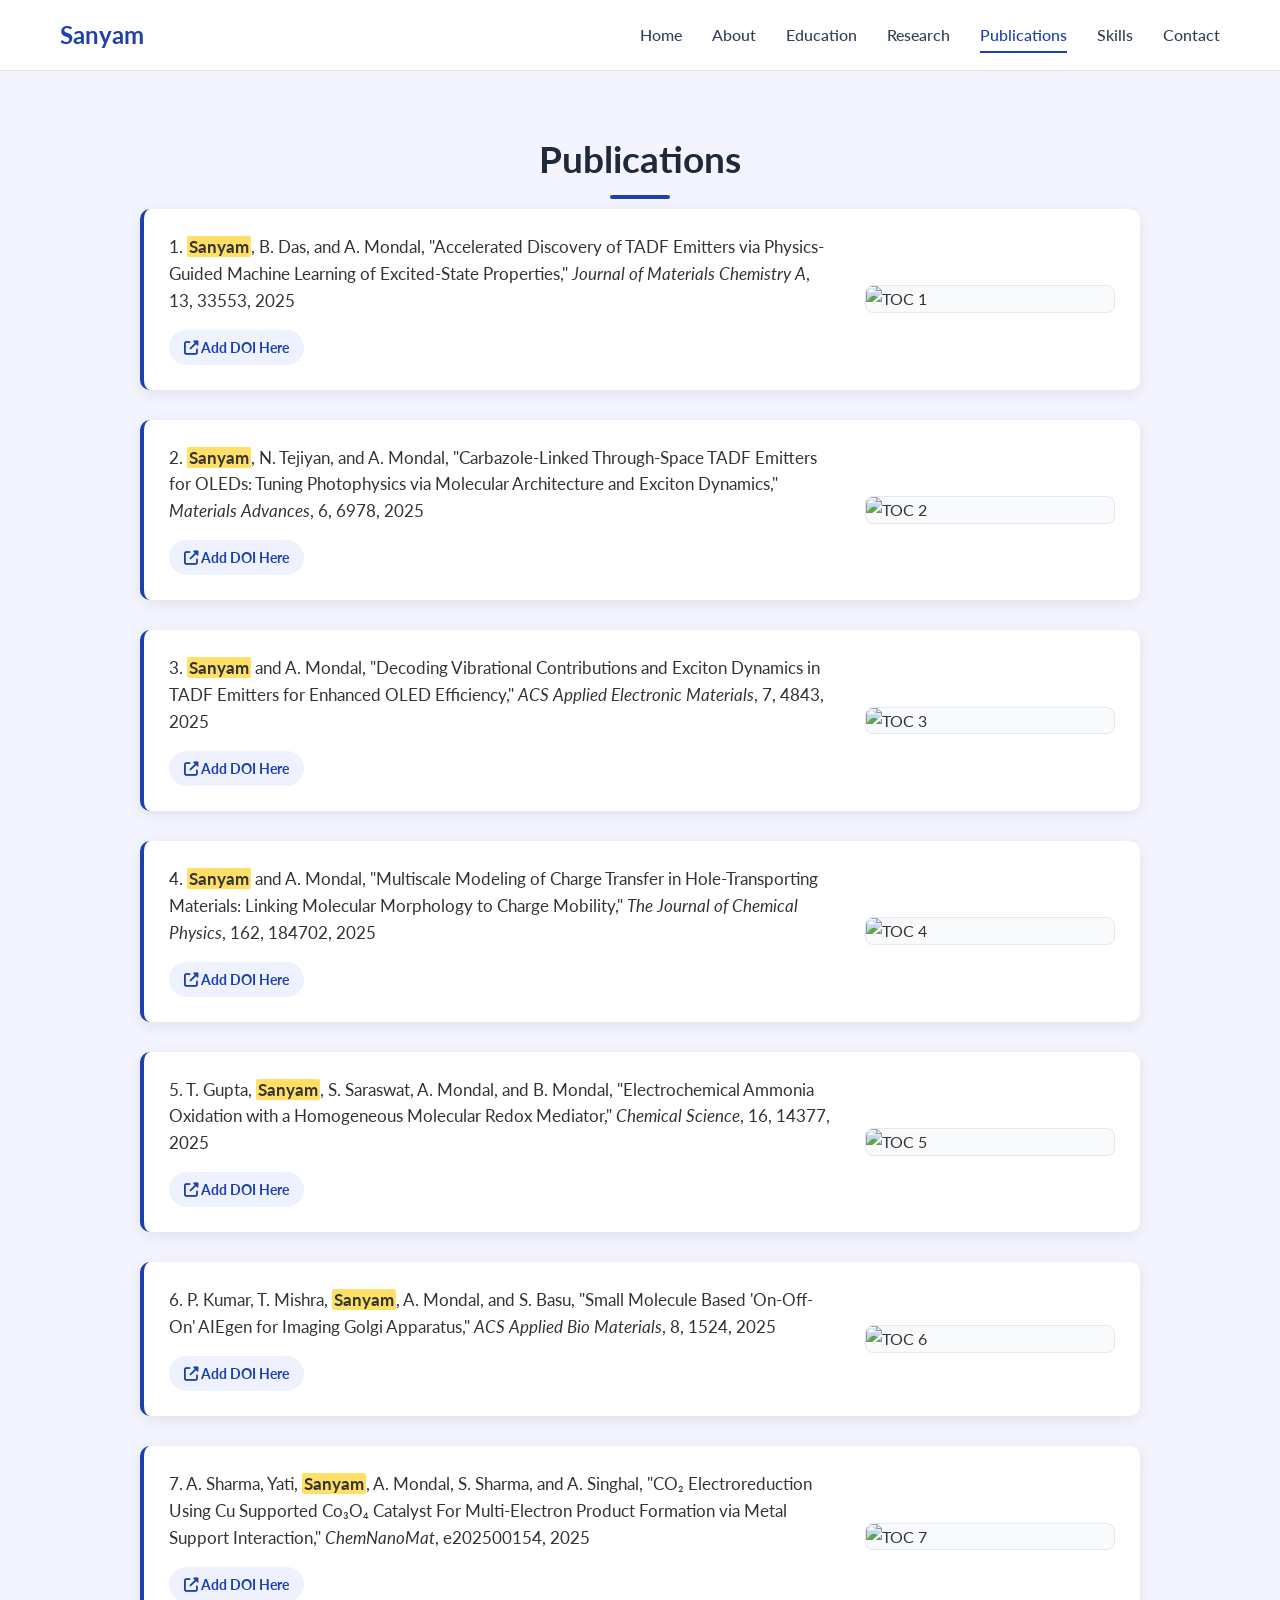
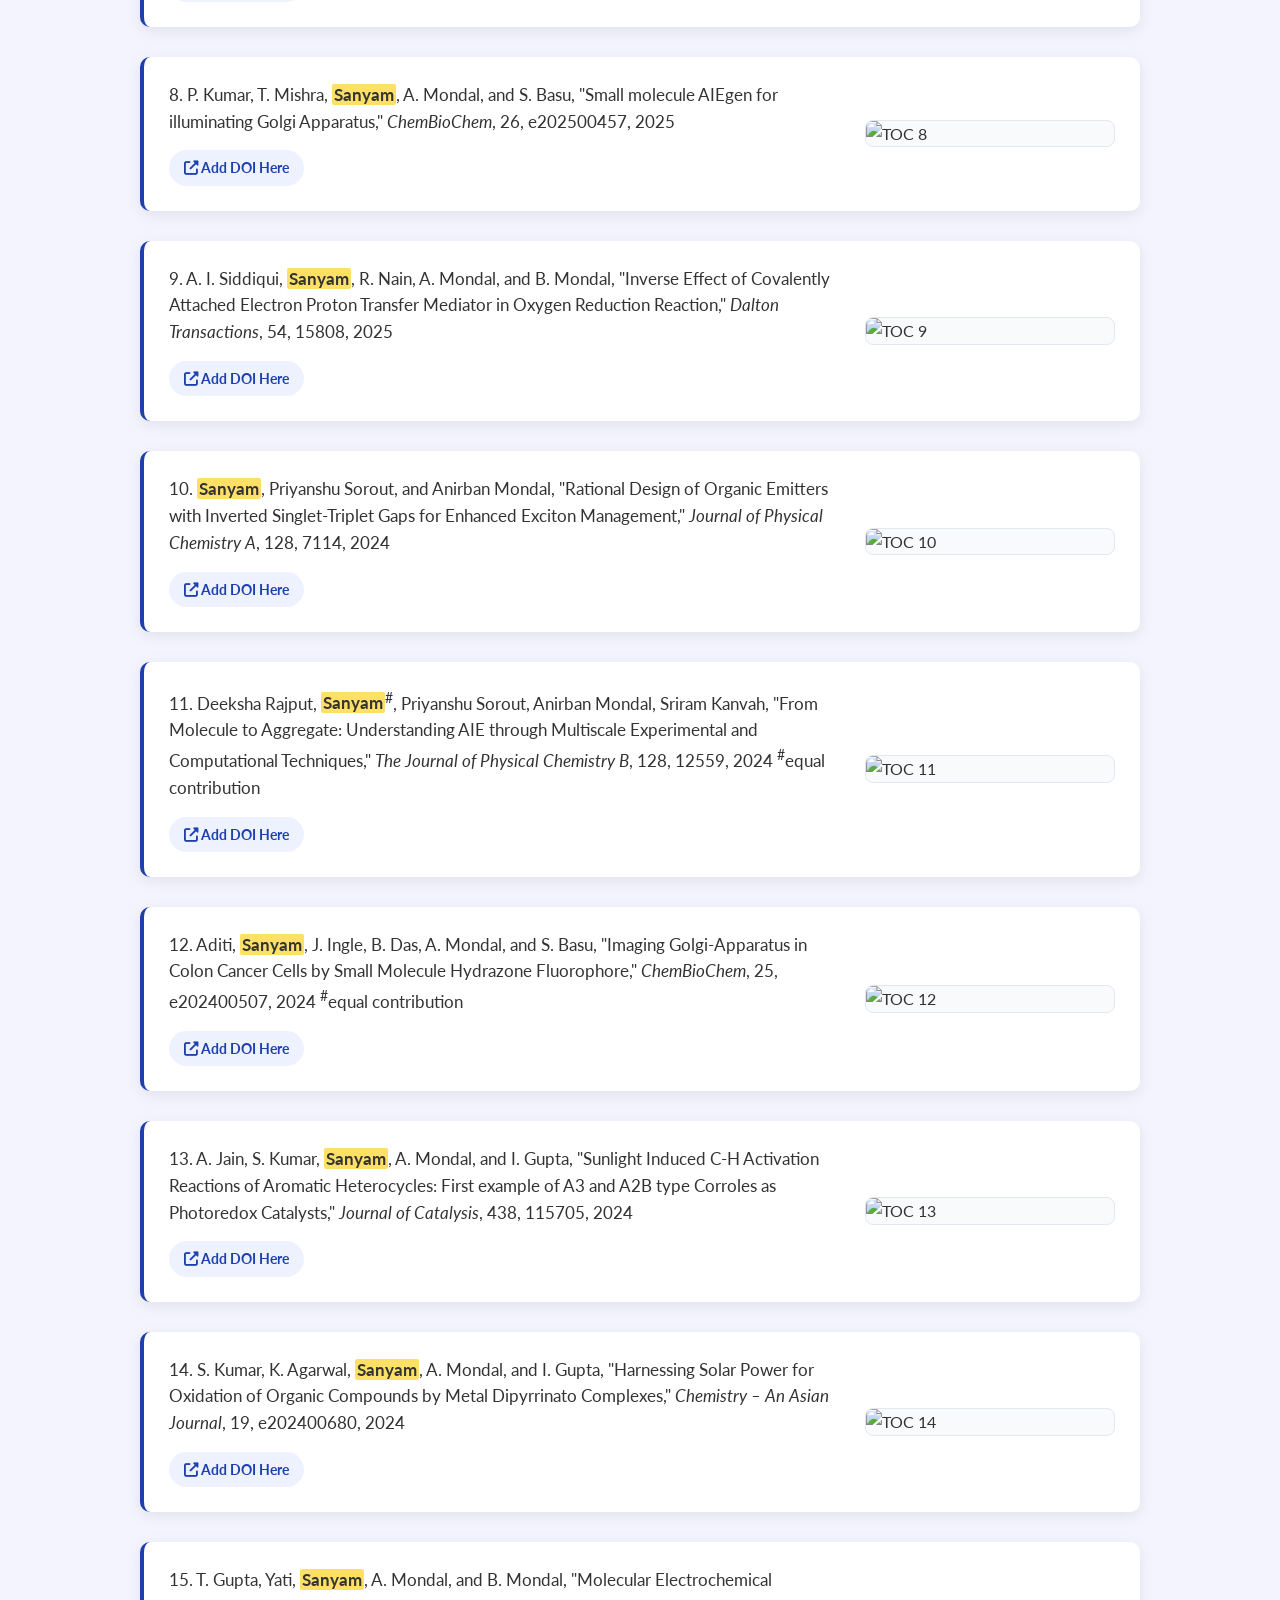
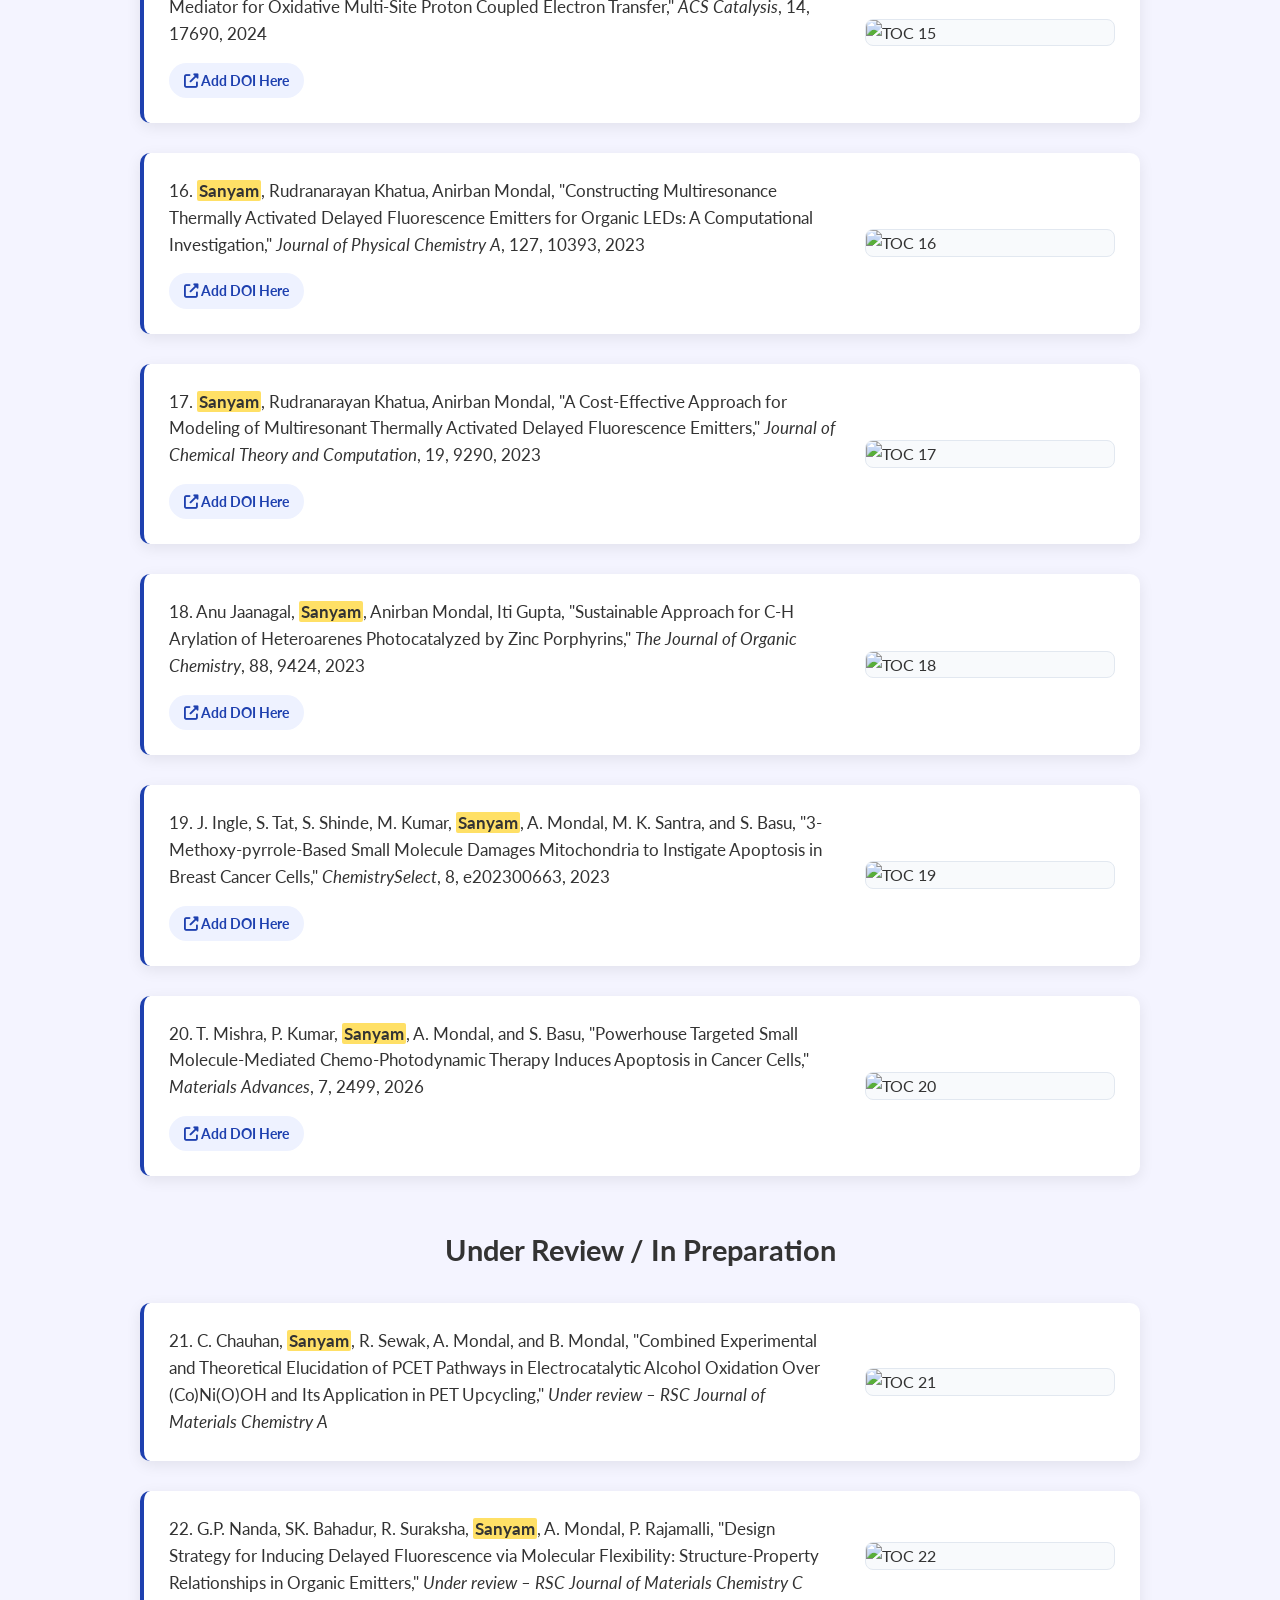
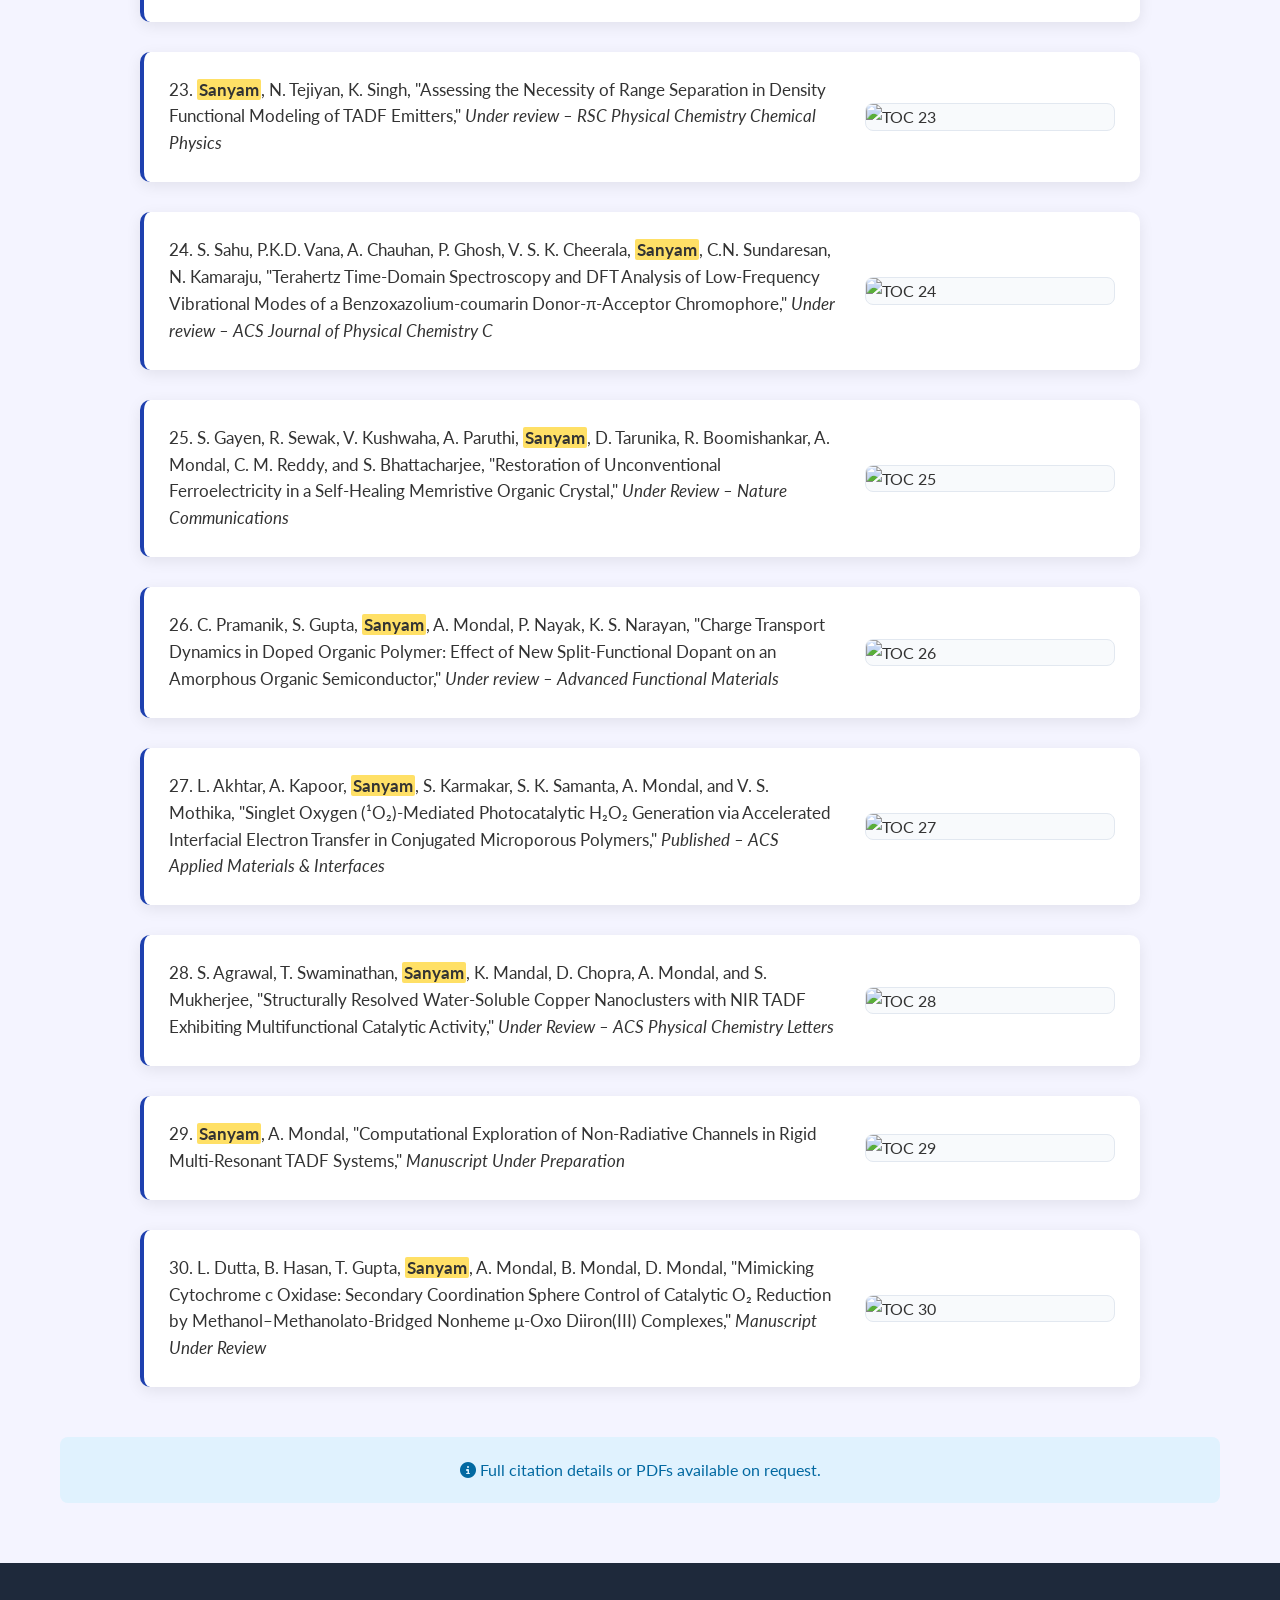
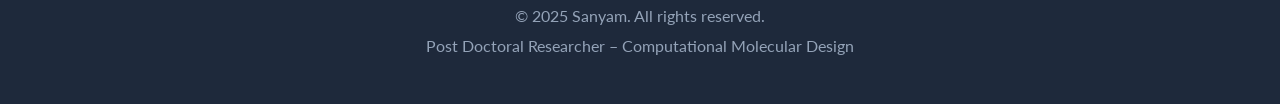
==== publication.html @ 97e275d2 "Add files via upload" ====
<!DOCTYPE html>
<html lang="en">
<head>
    <meta charset="UTF-8">
    <meta name="viewport" content="width=device-width, initial-scale=1.0">
    <title>Publications - Sanyam</title>
    <link rel="stylesheet" href="styles.css">
    <link href="https://fonts.googleapis.com/css2?family=Lato:wght@300;400;700;900&display=swap" rel="stylesheet">
    <link rel="stylesheet" href="https://cdnjs.cloudflare.com/ajax/libs/font-awesome/6.4.0/css/all.min.css">
</head>
<body>
    <nav class="navbar">
        <div class="nav-container">
            <div class="nav-logo"><h2>Sanyam</h2></div>
            <div class="nav-menu" id="nav-menu">
                <a href="index.html" class="nav-link">Home</a>
                <a href="about.html" class="nav-link">About</a>
                <a href="education.html" class="nav-link">Education</a>
                <a href="research.html" class="nav-link">Research</a>
                <a href="publications.html" class="nav-link active">Publications</a>
                <a href="skills.html" class="nav-link">Skills</a>
                <a href="contact.html" class="nav-link">Contact</a>
            </div>
            <div class="nav-toggle" id="nav-toggle">
                <span class="bar"></span><span class="bar"></span><span class="bar"></span>
            </div>
        </div>
    </nav>

    <section class="publications pub-bg" style="margin-top: 70px; padding: 60px 0; min-height: 80vh;">
        <div class="container">
            <h2 class="section-title">Publications</h2>
            
            <div class="publications-list-advanced">
                
                <!-- 1 -->
                <div class="pub-card">
                    <div class="pub-text">
                        <p>1. <span class="author-highlight">Sanyam</span>, B. Das, and A. Mondal, "Accelerated Discovery of TADF Emitters via Physics-Guided Machine Learning of Excited-State Properties," <em>Journal of Materials Chemistry A</em>, 13, 33553, 2025</p>
                        <a href="#" target="_blank" class="doi-link"><i class="fas fa-external-link-alt"></i> Add DOI Here</a>
                    </div>
                    <div class="pub-toc"><img src="researc_paper_toc/1.png" alt="TOC 1"></div>
                </div>

                <!-- 2 -->
                <div class="pub-card">
                    <div class="pub-text">
                        <p>2. <span class="author-highlight">Sanyam</span>, N. Tejiyan, and A. Mondal, "Carbazole-Linked Through-Space TADF Emitters for OLEDs: Tuning Photophysics via Molecular Architecture and Exciton Dynamics," <em>Materials Advances</em>, 6, 6978, 2025</p>
                        <a href="#" target="_blank" class="doi-link"><i class="fas fa-external-link-alt"></i> Add DOI Here</a>
                    </div>
                    <div class="pub-toc"><img src="researc_paper_toc/2.png" alt="TOC 2"></div>
                </div>

                <!-- 3 -->
                <div class="pub-card">
                    <div class="pub-text">
                        <p>3. <span class="author-highlight">Sanyam</span> and A. Mondal, "Decoding Vibrational Contributions and Exciton Dynamics in TADF Emitters for Enhanced OLED Efficiency," <em>ACS Applied Electronic Materials</em>, 7, 4843, 2025</p>
                        <a href="#" target="_blank" class="doi-link"><i class="fas fa-external-link-alt"></i> Add DOI Here</a>
                    </div>
                    <div class="pub-toc"><img src="researc_paper_toc/3.png" alt="TOC 3"></div>
                </div>

                <!-- 4 -->
                <div class="pub-card">
                    <div class="pub-text">
                        <p>4. <span class="author-highlight">Sanyam</span> and A. Mondal, "Multiscale Modeling of Charge Transfer in Hole-Transporting Materials: Linking Molecular Morphology to Charge Mobility," <em>The Journal of Chemical Physics</em>, 162, 184702, 2025</p>
                        <a href="#" target="_blank" class="doi-link"><i class="fas fa-external-link-alt"></i> Add DOI Here</a>
                    </div>
                    <div class="pub-toc"><img src="researc_paper_toc/4.png" alt="TOC 4"></div>
                </div>

                <!-- 5 -->
                <div class="pub-card">
                    <div class="pub-text">
                        <p>5. T. Gupta, <span class="author-highlight">Sanyam</span>, S. Saraswat, A. Mondal, and B. Mondal, "Electrochemical Ammonia Oxidation with a Homogeneous Molecular Redox Mediator," <em>Chemical Science</em>, 16, 14377, 2025</p>
                        <a href="#" target="_blank" class="doi-link"><i class="fas fa-external-link-alt"></i> Add DOI Here</a>
                    </div>
                    <div class="pub-toc"><img src="researc_paper_toc/5.png" alt="TOC 5"></div>
                </div>

                <!-- 6 -->
                <div class="pub-card">
                    <div class="pub-text">
                        <p>6. P. Kumar, T. Mishra, <span class="author-highlight">Sanyam</span>, A. Mondal, and S. Basu, "Small Molecule Based 'On-Off-On' AIEgen for Imaging Golgi Apparatus," <em>ACS Applied Bio Materials</em>, 8, 1524, 2025</p>
                        <a href="#" target="_blank" class="doi-link"><i class="fas fa-external-link-alt"></i> Add DOI Here</a>
                    </div>
                    <div class="pub-toc"><img src="researc_paper_toc/6.png" alt="TOC 6"></div>
                </div>

                <!-- 7 -->
                <div class="pub-card">
                    <div class="pub-text">
                        <p>7. A. Sharma, Yati, <span class="author-highlight">Sanyam</span>, A. Mondal, S. Sharma, and A. Singhal, "CO₂ Electroreduction Using Cu Supported Co₃O₄ Catalyst For Multi-Electron Product Formation via Metal Support Interaction," <em>ChemNanoMat</em>, e202500154, 2025</p>
                        <a href="#" target="_blank" class="doi-link"><i class="fas fa-external-link-alt"></i> Add DOI Here</a>
                    </div>
                    <div class="pub-toc"><img src="researc_paper_toc/7.png" alt="TOC 7"></div>
                </div>

                <!-- 8 -->
                <div class="pub-card">
                    <div class="pub-text">
                        <p>8. P. Kumar, T. Mishra, <span class="author-highlight">Sanyam</span>, A. Mondal, and S. Basu, "Small molecule AIEgen for illuminating Golgi Apparatus," <em>ChemBioChem</em>, 26, e202500457, 2025</p>
                        <a href="#" target="_blank" class="doi-link"><i class="fas fa-external-link-alt"></i> Add DOI Here</a>
                    </div>
                    <div class="pub-toc"><img src="researc_paper_toc/8.png" alt="TOC 8"></div>
                </div>

                <!-- 9 -->
                <div class="pub-card">
                    <div class="pub-text">
                        <p>9. A. I. Siddiqui, <span class="author-highlight">Sanyam</span>, R. Nain, A. Mondal, and B. Mondal, "Inverse Effect of Covalently Attached Electron Proton Transfer Mediator in Oxygen Reduction Reaction," <em>Dalton Transactions</em>, 54, 15808, 2025</p>
                        <a href="#" target="_blank" class="doi-link"><i class="fas fa-external-link-alt"></i> Add DOI Here</a>
                    </div>
                    <div class="pub-toc"><img src="researc_paper_toc/9.png" alt="TOC 9"></div>
                </div>

                <!-- 10 -->
                <div class="pub-card">
                    <div class="pub-text">
                        <p>10. <span class="author-highlight">Sanyam</span>, Priyanshu Sorout, and Anirban Mondal, "Rational Design of Organic Emitters with Inverted Singlet-Triplet Gaps for Enhanced Exciton Management," <em>Journal of Physical Chemistry A</em>, 128, 7114, 2024</p>
                        <a href="#" target="_blank" class="doi-link"><i class="fas fa-external-link-alt"></i> Add DOI Here</a>
                    </div>
                    <div class="pub-toc"><img src="researc_paper_toc/10.png" alt="TOC 10"></div>
                </div>

                <!-- 11 -->
                <div class="pub-card">
                    <div class="pub-text">
                        <p>11. Deeksha Rajput, <span class="author-highlight">Sanyam</span><sup>#</sup>, Priyanshu Sorout, Anirban Mondal, Sriram Kanvah, "From Molecule to Aggregate: Understanding AIE through Multiscale Experimental and Computational Techniques," <em>The Journal of Physical Chemistry B</em>, 128, 12559, 2024 <sup>#</sup>equal contribution</p>
                        <a href="#" target="_blank" class="doi-link"><i class="fas fa-external-link-alt"></i> Add DOI Here</a>
                    </div>
                    <div class="pub-toc"><img src="researc_paper_toc/11.png" alt="TOC 11"></div>
                </div>

                <!-- 12 -->
                <div class="pub-card">
                    <div class="pub-text">
                        <p>12. Aditi, <span class="author-highlight">Sanyam</span>, J. Ingle, B. Das, A. Mondal, and S. Basu, "Imaging Golgi-Apparatus in Colon Cancer Cells by Small Molecule Hydrazone Fluorophore," <em>ChemBioChem</em>, 25, e202400507, 2024 <sup>#</sup>equal contribution</p>
                        <a href="#" target="_blank" class="doi-link"><i class="fas fa-external-link-alt"></i> Add DOI Here</a>
                    </div>
                    <div class="pub-toc"><img src="researc_paper_toc/12.png" alt="TOC 12"></div>
                </div>

                <!-- 13 -->
                <div class="pub-card">
                    <div class="pub-text">
                        <p>13. A. Jain, S. Kumar, <span class="author-highlight">Sanyam</span>, A. Mondal, and I. Gupta, "Sunlight Induced C-H Activation Reactions of Aromatic Heterocycles: First example of A3 and A2B type Corroles as Photoredox Catalysts," <em>Journal of Catalysis</em>, 438, 115705, 2024</p>
                        <a href="#" target="_blank" class="doi-link"><i class="fas fa-external-link-alt"></i> Add DOI Here</a>
                    </div>
                    <div class="pub-toc"><img src="researc_paper_toc/13.png" alt="TOC 13"></div>
                </div>

                <!-- 14 -->
                <div class="pub-card">
                    <div class="pub-text">
                        <p>14. S. Kumar, K. Agarwal, <span class="author-highlight">Sanyam</span>, A. Mondal, and I. Gupta, "Harnessing Solar Power for Oxidation of Organic Compounds by Metal Dipyrrinato Complexes," <em>Chemistry – An Asian Journal</em>, 19, e202400680, 2024</p>
                        <a href="#" target="_blank" class="doi-link"><i class="fas fa-external-link-alt"></i> Add DOI Here</a>
                    </div>
                    <div class="pub-toc"><img src="researc_paper_toc/14.png" alt="TOC 14"></div>
                </div>

                <!-- 15 -->
                <div class="pub-card">
                    <div class="pub-text">
                        <p>15. T. Gupta, Yati, <span class="author-highlight">Sanyam</span>, A. Mondal, and B. Mondal, "Molecular Electrochemical Mediator for Oxidative Multi-Site Proton Coupled Electron Transfer," <em>ACS Catalysis</em>, 14, 17690, 2024</p>
                        <a href="#" target="_blank" class="doi-link"><i class="fas fa-external-link-alt"></i> Add DOI Here</a>
                    </div>
                    <div class="pub-toc"><img src="researc_paper_toc/15.png" alt="TOC 15"></div>
                </div>

                <!-- 16 -->
                <div class="pub-card">
                    <div class="pub-text">
                        <p>16. <span class="author-highlight">Sanyam</span>, Rudranarayan Khatua, Anirban Mondal, "Constructing Multiresonance Thermally Activated Delayed Fluorescence Emitters for Organic LEDs: A Computational Investigation," <em>Journal of Physical Chemistry A</em>, 127, 10393, 2023</p>
                        <a href="#" target="_blank" class="doi-link"><i class="fas fa-external-link-alt"></i> Add DOI Here</a>
                    </div>
                    <div class="pub-toc"><img src="researc_paper_toc/16.png" alt="TOC 16"></div>
                </div>

                <!-- 17 -->
                <div class="pub-card">
                    <div class="pub-text">
                        <p>17. <span class="author-highlight">Sanyam</span>, Rudranarayan Khatua, Anirban Mondal, "A Cost-Effective Approach for Modeling of Multiresonant Thermally Activated Delayed Fluorescence Emitters," <em>Journal of Chemical Theory and Computation</em>, 19, 9290, 2023</p>
                        <a href="#" target="_blank" class="doi-link"><i class="fas fa-external-link-alt"></i> Add DOI Here</a>
                    </div>
                    <div class="pub-toc"><img src="researc_paper_toc/17.png" alt="TOC 17"></div>
                </div>

                <!-- 18 -->
                <div class="pub-card">
                    <div class="pub-text">
                        <p>18. Anu Jaanagal, <span class="author-highlight">Sanyam</span>, Anirban Mondal, Iti Gupta, "Sustainable Approach for C-H Arylation of Heteroarenes Photocatalyzed by Zinc Porphyrins," <em>The Journal of Organic Chemistry</em>, 88, 9424, 2023</p>
                        <a href="#" target="_blank" class="doi-link"><i class="fas fa-external-link-alt"></i> Add DOI Here</a>
                    </div>
                    <div class="pub-toc"><img src="researc_paper_toc/18.png" alt="TOC 18"></div>
                </div>

                <!-- 19 -->
                <div class="pub-card">
                    <div class="pub-text">
                        <p>19. J. Ingle, S. Tat, S. Shinde, M. Kumar, <span class="author-highlight">Sanyam</span>, A. Mondal, M. K. Santra, and S. Basu, "3-Methoxy-pyrrole-Based Small Molecule Damages Mitochondria to Instigate Apoptosis in Breast Cancer Cells," <em>ChemistrySelect</em>, 8, e202300663, 2023</p>
                        <a href="#" target="_blank" class="doi-link"><i class="fas fa-external-link-alt"></i> Add DOI Here</a>
                    </div>
                    <div class="pub-toc"><img src="researc_paper_toc/19.png" alt="TOC 19"></div>
                </div>

                <!-- 20 -->
                <div class="pub-card">
                    <div class="pub-text">
                        <p>20. T. Mishra, P. Kumar, <span class="author-highlight">Sanyam</span>, A. Mondal, and S. Basu, "Powerhouse Targeted Small Molecule-Mediated Chemo-Photodynamic Therapy Induces Apoptosis in Cancer Cells," <em>Materials Advances</em>, 7, 2499, 2026</p>
                        <a href="#" target="_blank" class="doi-link"><i class="fas fa-external-link-alt"></i> Add DOI Here</a>
                    </div>
                    <div class="pub-toc"><img src="researc_paper_toc/20.png" alt="TOC 20"></div>
                </div>

            </div>

            <!-- UNDER REVIEW SECTION -->
            <br><br>
            <h3 class="subsection-title" style="text-align: center; margin-bottom: 30px; font-size: 1.8rem;">Under Review / In Preparation</h3>
            
            <div class="publications-list-advanced">
                <!-- 21 -->
                <div class="pub-card">
                    <div class="pub-text">
                        <p>21. C. Chauhan, <span class="author-highlight">Sanyam</span>, R. Sewak, A. Mondal, and B. Mondal, "Combined Experimental and Theoretical Elucidation of PCET Pathways in Electrocatalytic Alcohol Oxidation Over (Co)Ni(O)OH and Its Application in PET Upcycling," <em>Under review – RSC Journal of Materials Chemistry A</em></p>
                    </div>
                    <div class="pub-toc"><img src="researc_paper_toc/21.png" alt="TOC 21"></div>
                </div>

                <!-- 22 -->
                <div class="pub-card">
                    <div class="pub-text">
                        <p>22. G.P. Nanda, SK. Bahadur, R. Suraksha, <span class="author-highlight">Sanyam</span>, A. Mondal, P. Rajamalli, "Design Strategy for Inducing Delayed Fluorescence via Molecular Flexibility: Structure-Property Relationships in Organic Emitters," <em>Under review – RSC Journal of Materials Chemistry C</em></p>
                    </div>
                    <div class="pub-toc"><img src="researc_paper_toc/22.png" alt="TOC 22"></div>
                </div>

                <!-- 23 -->
                <div class="pub-card">
                    <div class="pub-text">
                        <p>23. <span class="author-highlight">Sanyam</span>, N. Tejiyan, K. Singh, "Assessing the Necessity of Range Separation in Density Functional Modeling of TADF Emitters," <em>Under review – RSC Physical Chemistry Chemical Physics</em></p>
                    </div>
                    <div class="pub-toc"><img src="researc_paper_toc/23.png" alt="TOC 23"></div>
                </div>

                <!-- 24 -->
                <div class="pub-card">
                    <div class="pub-text">
                        <p>24. S. Sahu, P.K.D. Vana, A. Chauhan, P. Ghosh, V. S. K. Cheerala, <span class="author-highlight">Sanyam</span>, C.N. Sundaresan, N. Kamaraju, "Terahertz Time-Domain Spectroscopy and DFT Analysis of Low-Frequency Vibrational Modes of a Benzoxazolium-coumarin Donor-π-Acceptor Chromophore," <em>Under review – ACS Journal of Physical Chemistry C</em></p>
                    </div>
                    <div class="pub-toc"><img src="researc_paper_toc/24.png" alt="TOC 24"></div>
                </div>

                <!-- 25 -->
                <div class="pub-card">
                    <div class="pub-text">
                        <p>25. S. Gayen, R. Sewak, V. Kushwaha, A. Paruthi, <span class="author-highlight">Sanyam</span>, D. Tarunika, R. Boomishankar, A. Mondal, C. M. Reddy, and S. Bhattacharjee, "Restoration of Unconventional Ferroelectricity in a Self-Healing Memristive Organic Crystal," <em>Under Review – Nature Communications</em></p>
                    </div>
                    <div class="pub-toc"><img src="researc_paper_toc/25.png" alt="TOC 25"></div>
                </div>

                <!-- 26 -->
                <div class="pub-card">
                    <div class="pub-text">
                        <p>26. C. Pramanik, S. Gupta, <span class="author-highlight">Sanyam</span>, A. Mondal, P. Nayak, K. S. Narayan, "Charge Transport Dynamics in Doped Organic Polymer: Effect of New Split-Functional Dopant on an Amorphous Organic Semiconductor," <em>Under review – Advanced Functional Materials</em></p>
                    </div>
                    <div class="pub-toc"><img src="researc_paper_toc/26.png" alt="TOC 26"></div>
                </div>

                <!-- 27 -->
                <div class="pub-card">
                    <div class="pub-text">
                        <p>27. L. Akhtar, A. Kapoor, <span class="author-highlight">Sanyam</span>, S. Karmakar, S. K. Samanta, A. Mondal, and V. S. Mothika, "Singlet Oxygen (¹O₂)-Mediated Photocatalytic H₂O₂ Generation via Accelerated Interfacial Electron Transfer in Conjugated Microporous Polymers," <em>Published – ACS Applied Materials &amp; Interfaces</em></p>
                    </div>
                    <div class="pub-toc"><img src="researc_paper_toc/27.png" alt="TOC 27"></div>
                </div>

                <!-- 28 -->
                <div class="pub-card">
                    <div class="pub-text">
                        <p>28. S. Agrawal, T. Swaminathan, <span class="author-highlight">Sanyam</span>, K. Mandal, D. Chopra, A. Mondal, and S. Mukherjee, "Structurally Resolved Water-Soluble Copper Nanoclusters with NIR TADF Exhibiting Multifunctional Catalytic Activity," <em>Under Review – ACS Physical Chemistry Letters</em></p>
                    </div>
                    <div class="pub-toc"><img src="researc_paper_toc/28.png" alt="TOC 28"></div>
                </div>

                <!-- 29 -->
                <div class="pub-card">
                    <div class="pub-text">
                        <p>29. <span class="author-highlight">Sanyam</span>, A. Mondal, "Computational Exploration of Non-Radiative Channels in Rigid Multi-Resonant TADF Systems," <em>Manuscript Under Preparation</em></p>
                    </div>
                    <div class="pub-toc"><img src="researc_paper_toc/29.png" alt="TOC 29"></div>
                </div>

                <!-- 30 -->
                <div class="pub-card">
                    <div class="pub-text">
                        <p>30. L. Dutta, B. Hasan, T. Gupta, <span class="author-highlight">Sanyam</span>, A. Mondal, B. Mondal, D. Mondal, "Mimicking Cytochrome c Oxidase: Secondary Coordination Sphere Control of Catalytic O₂ Reduction by Methanol–Methanolato-Bridged Nonheme μ-Oxo Diiron(III) Complexes," <em>Manuscript Under Review</em></p>
                    </div>
                    <div class="pub-toc"><img src="researc_paper_toc/30.png" alt="TOC 30"></div>
                </div>

            </div>

            <div class="publication-note">
                <p><i class="fas fa-info-circle"></i> Full citation details or PDFs available on request.</p>
            </div>
        </div>
    </section>

    <footer class="footer footer-bg">
        <div class="container">
            <div class="footer-content">
                <p>&copy; 2025 Sanyam. All rights reserved.</p>
                <p>Post Doctoral Researcher – Computational Molecular Design</p>
            </div>
        </div>
    </footer>
    <script src="script.js"></script>
</body>
</html>
---- styles.css ----
/* Reset and Base Styles */
* {
    margin: 0;
    padding: 0;
    box-sizing: border-box;
}

html {
    scroll-behavior: smooth;
}

body {
    font-family: 'Lato', Arial, sans-serif;
    line-height: 1.6;
    color: #333;
    background: #fff;
}

.container {
    max-width: 1200px;
    margin: 0 auto;
    padding: 0 20px;
}

/* Navigation */
.navbar {
    position: fixed;
    top: 0;
    width: 100%;
    background: rgba(255,255,255,0.95);
    backdrop-filter: blur(10px);
    border-bottom: 1px solid #e5e5e5;
    z-index: 1000;
    transition: all 0.3s ease;
}
.nav-container {
    max-width: 1200px;
    margin: 0 auto;
    padding: 0 20px;
    display: flex;
    justify-content: space-between;
    align-items: center;
    height: 70px;
}
.nav-logo h2 { color: #1e40af; font-weight: 700; font-size: 1.5rem; }
.nav-menu { display: flex; gap: 30px; list-style: none; }
.nav-link {
    text-decoration: none;
    color: #334155;
    font-weight: 500;
    transition: color 0.3s ease;
    position: relative;
}
.nav-link:hover, .nav-link.active { color: #1e40af; }
.nav-link::after {
    content: '';
    position: absolute;
    bottom: -5px;
    left: 0;
    width: 0;
    height: 2px;
    background: #1e40af;
    transition: width 0.3s;
}
.nav-link:hover::after, .nav-link.active::after { width: 100%; }
.nav-toggle { display: none; flex-direction: column; cursor: pointer; }
.bar { width: 25px; height: 3px; background: #1e40af; margin: 3px 0; transition: 0.3s; }

/* Section Backgrounds */
.hero { background: linear-gradient(135deg, #f8fafc 0%, #e2e8f0 100%); }
.about { background: #f6fafd; }
.education { background: #fdf6ed; }
.research { background: #f6fff4; }
.publications { background: #f4f4ff; }
.skills { background: #f8f4ff; }
.contact { background: #f9f9f9; }

/* Hero Section */
.hero {
    margin-top: 70px;
    padding: 100px 0;
    min-height: 60vh;
    display: flex;
    align-items: center;
}
.hero-container {
    max-width: 1200px;
    margin: 0 auto;
    padding: 0 20px;
}
.hero-content {
    display: grid;
    grid-template-columns: 1fr 2fr;
    gap: 60px;
    align-items: center;
}
.hero-image { text-align: center; }
.profile-img {
    width: 180px;
    height: 180px;
    border-radius: 50%;
    object-fit: cover;
    border: 6px solid #1e40af;
    box-shadow: 0 20px 40px rgba(30, 64, 175, 0.1);
    background: #fff;
    display: block;
    margin: 0 auto 20px auto;
}
.hero-text h1 {
    font-size: 3.5rem;
    font-weight: 900;
    color: #1e293b;
    margin-bottom: 10px;
    line-height: 1.1;
}
.hero-text h2 {
    font-size: 1.8rem;
    color: #1e40af;
    font-weight: 600;
    margin-bottom: 15px;
}
.hero-description {
    font-size: 1.2rem;
    color: #475569;
    margin-bottom: 10px;
    font-weight: 500;
}
.hero-institution {
    font-size: 1.1rem;
    color: #64748b;
    margin-bottom: 40px;
    font-style: italic;
}
.hero-buttons {
    display: flex;
    gap: 20px;
    flex-wrap: wrap;
}
.btn {
    padding: 15px 30px;
    text-decoration: none;
    border-radius: 8px;
    font-weight: 600;
    transition: all 0.3s ease;
    display: inline-block;
    font-size: 1rem;
    border: 2px solid transparent;
}
.btn-primary {
    background: #1e40af;
    color: white;
    border-color: #1e40af;
}
.btn-primary:hover {
    background: #1e3a8a;
    transform: translateY(-2px);
    box-shadow: 0 10px 25px rgba(30, 64, 175, 0.2);
}
.btn-outline {
    background: transparent;
    color: #1e40af;
    border-color: #1e40af;
}
.btn-outline:hover {
    background: #1e40af;
    color: white;
    transform: translateY(-2px);
    box-shadow: 0 10px 25px rgba(30, 64, 175, 0.2);
}

/* Section Titles */
.section-title {
    font-size: 2.3rem;
    font-weight: 700;
    text-align: center;
    margin-bottom: 20px;
    color: #1e293b;
    position: relative;
}
.section-title::after {
    content: '';
    position: absolute;
    bottom: -10px;
    left: 50%;
    transform: translateX(-50%);
    width: 60px;
    height: 4px;
    background: #1e40af;
    border-radius: 2px;
}
.section-subtitle {
    text-align: center;
    font-size: 1.1rem;
    color: #64748b;
    margin-bottom: 60px;
    max-width: 600px;
    margin-left: auto;
    margin-right: auto;
}

/* About Section */
.about-content {
    max-width: 800px;
    margin: 0 auto;
}
.about-text .lead {
    font-size: 1.3rem;
    color: #475569;
    margin-bottom: 40px;
    line-height: 1.7;
    font-weight: 400;
}
.about-text h3 {
    font-size: 1.5rem;
    color: #1e293b;
    margin: 40px 0 20px 0;
    font-weight: 600;
}
.research-interests {
    list-style: none;
    margin: 20px 0;
}
.research-interests li {
    padding: 12px 0;
    font-size: 1.1rem;
    color: #475569;
    display: flex;
    align-items: center;
    gap: 15px;
}
.research-interests i {
    color: #1e40af;
    width: 20px;
}

/* Education Section */
.timeline {
    max-width: 800px;
    margin: 0 auto;
    position: relative;
}
.timeline::before {
    content: '';
    position: absolute;
    left: 30px;
    top: 0;
    bottom: 0;
    width: 2px;
    background: #cbd5e1;
}
.timeline-item {
    position: relative;
    margin-bottom: 50px;
    padding-left: 80px;
}
.timeline-marker {
    position: absolute;
    left: 20px;
    top: 0;
    width: 20px;
    height: 20px;
    background: #1e40af;
    border-radius: 50%;
    border: 4px solid #fff;
    box-shadow: 0 0 0 4px #cbd5e1;
}
.timeline-content {
    background: white;
    padding: 30px;
    border-radius: 10px;
    box-shadow: 0 5px 15px rgba(0,0,0,0.08);
    position: relative;
}
.timeline-content::before {
    content: '';
    position: absolute;
    left: -10px;
    top: 20px;
    width: 0;
    height: 0;
    border-style: solid;
    border-width: 10px 10px 10px 0;
    border-color: transparent white transparent transparent;
}
.timeline-content h3 {
    font-size: 1.4rem;
    color: #1e293b;
    margin-bottom: 5px;
    font-weight: 700;
}
.timeline-content h4 {
    font-size: 1.1rem;
    color: #1e40af;
    margin-bottom: 10px;
    font-weight: 600;
}
.timeline-date {
    background: #1e40af;
    color: white;
    padding: 4px 12px;
    border-radius: 15px;
    font-size: 0.85rem;
    font-weight: 600;
    display: inline-block;
    margin-bottom: 15px;
}
.timeline-content p {
    color: #475569;
    line-height: 1.6;
    margin-bottom: 8px;
}

/* Research Section */
.research-grid {
    display: grid;
    grid-template-columns: repeat(auto-fit, minmax(350px, 1fr));
    gap: 30px;
    margin-top: 60px;
}
.research-card {
    background: white;
    padding: 40px 30px;
    border-radius: 12px;
    box-shadow: 0 8px 25px rgba(0,0,0,0.08);
    border-left: 4px solid #1e40af;
    transition: transform 0.3s, box-shadow 0.3s;
}
.research-card:hover {
    transform: translateY(-5px);
    box-shadow: 0 15px 40px rgba(0,0,0,0.12);
}
.research-card h3 {
    font-size: 1.3rem;
    color: #1e293b;
    margin-bottom: 20px;
    font-weight: 600;
    display: flex;
    align-items: center;
    gap: 10px;
}
.research-card i { color: #1e40af; }
.research-card ul { list-style: none; }
.research-card li {
    padding: 8px 0;
    color: #475569;
    border-bottom: 1px solid #f1f5f9;
}
.research-card li:last-child { border-bottom: none; }

/* Skills Section */
.skills-grid {
    display: grid;
    grid-template-columns: repeat(auto-fit, minmax(300px, 1fr));
    gap: 40px;
    margin-top: 60px;
}
.skill-category {
    background: white;
    padding: 40px 30px;
    border-radius: 12px;
    box-shadow: 0 8px 25px rgba(0,0,0,0.08);
    text-align: center;
    transition: transform 0.3s;
}
.skill-category:hover { transform: translateY(-5px); }
.skill-category h3 {
    font-size: 1.3rem;
    color: #1e293b;
    margin-bottom: 25px;
    font-weight: 600;
    display: flex;
    align-items: center;
    justify-content: center;
    gap: 10px;
}
.skill-category i { color: #1e40af; }
.skill-items {
    display: flex;
    flex-wrap: wrap;
    gap: 10px;
    justify-content: center;
}
.skill-tag {
    background: #1e40af;
    color: white;
    padding: 8px 16px;
    border-radius: 20px;
    font-size: 0.9rem;
    font-weight: 500;
    transition: all 0.3s;
}
.skill-tag:hover {
    background: #1e3a8a;
    transform: translateY(-2px);
}

/* Contact Section */
.contact-grid {
    display: grid;
    grid-template-columns: repeat(auto-fit, minmax(280px, 1fr));
    gap: 40px;
    margin-top: 60px;
}
.contact-card {
    background: white;
    padding: 40px 30px;
    border-radius: 12px;
    box-shadow: 0 8px 25px rgba(0,0,0,0.08);
    text-align: center;
    transition: transform 0.3s;
}
.contact-card:hover { transform: translateY(-5px); }
.contact-card i {
    font-size: 2.5rem;
    color: #1e40af;
    margin-bottom: 20px;
}
.contact-card h3 {
    font-size: 1.3rem;
    color: #1e293b;
    margin-bottom: 15px;
    font-weight: 600;
}
.contact-card p {
    color: #475569;
    margin-bottom: 5px;
}
.contact-card a {
    color: #1e40af;
    text-decoration: none;
    transition: color 0.3s;
}
.contact-card a:hover {
    color: #1e3a8a;
    text-decoration: underline;
}

/* Footer */
.footer {
    background: #1e293b;
    color: #94a3b8;
    padding: 40px 0;
    text-align: center;
}
.footer-content p { margin-bottom: 5px; }

/* Responsive Design */
@media (max-width: 900px) {
    .hero-content {
        grid-template-columns: 1fr;
        text-align: center;
        gap: 40px;
    }
    .profile-img { width: 120px; height: 120px;}
    .hero-text h1 { font-size: 2.5rem; }
    .hero-text h2 { font-size: 1.5rem; }
    .hero-buttons { justify-content: center; }
}

@media (max-width: 480px) {
    .container { padding: 0 15px; }
    .hero { padding: 60px 0; }
    .hero-text h1 { font-size: 2rem; }
    .section-title { font-size: 2rem; }
    .profile-img { width: 90px; height: 90px;}
    .timeline-content { padding: 20px; }
    .research-card,
    .skill-category,
    .contact-card { padding: 30px 18px; }
}

/* --- NEW ADVANCED PUBLICATIONS LAYOUT WITH TOC --- */
.publications-list-advanced {
    max-width: 1000px;
    margin: 0 auto;
    display: flex;
    flex-direction: column;
    gap: 30px;
}

.pub-card {
    background: white;
    border-radius: 10px;
    box-shadow: 0 4px 15px rgba(0,0,0,0.08);
    border-left: 4px solid #1e40af;
    display: flex;
    padding: 25px;
    gap: 30px;
    align-items: center;
    transition: transform 0.3s;
}

.pub-card:hover {
    transform: translateX(5px);
}

.pub-text {
    flex: 1;
    font-size: 1.05rem;
    color: #333;
}

.author-highlight {
    background: #ffe066;
    font-weight: bold;
    padding: 0 2px;
    border-radius: 2px;
}

.doi-link {
    display: inline-block;
    margin-top: 15px;
    background: #eef2ff;
    color: #1e40af;
    padding: 6px 15px;
    border-radius: 20px;
    text-decoration: none;
    font-size: 0.9rem;
    font-weight: bold;
    transition: background 0.3s;
}

.doi-link:hover {
    background: #1e40af;
    color: white;
}

.pub-toc {
    flex-shrink: 0;
    width: 250px;
    height: auto;
    border: 1px solid #e2e8f0;
    border-radius: 8px;
    overflow: hidden;
    background: #f8fafc;
}

.pub-toc img {
    width: 100%;
    height: auto;
    display: block;
    object-fit: contain;
}

.publication-note {
    text-align: center;
    margin-top: 50px;
    padding: 20px;
    background: #e0f2fe;
    border-radius: 8px;
    color: #0369a1;
}

@media (max-width: 768px) {
    .pub-card {
        flex-direction: column;
        align-items: flex-start;
    }
    .pub-toc {
        width: 100%;
        max-width: 300px;
        margin: 0 auto;
    }
}
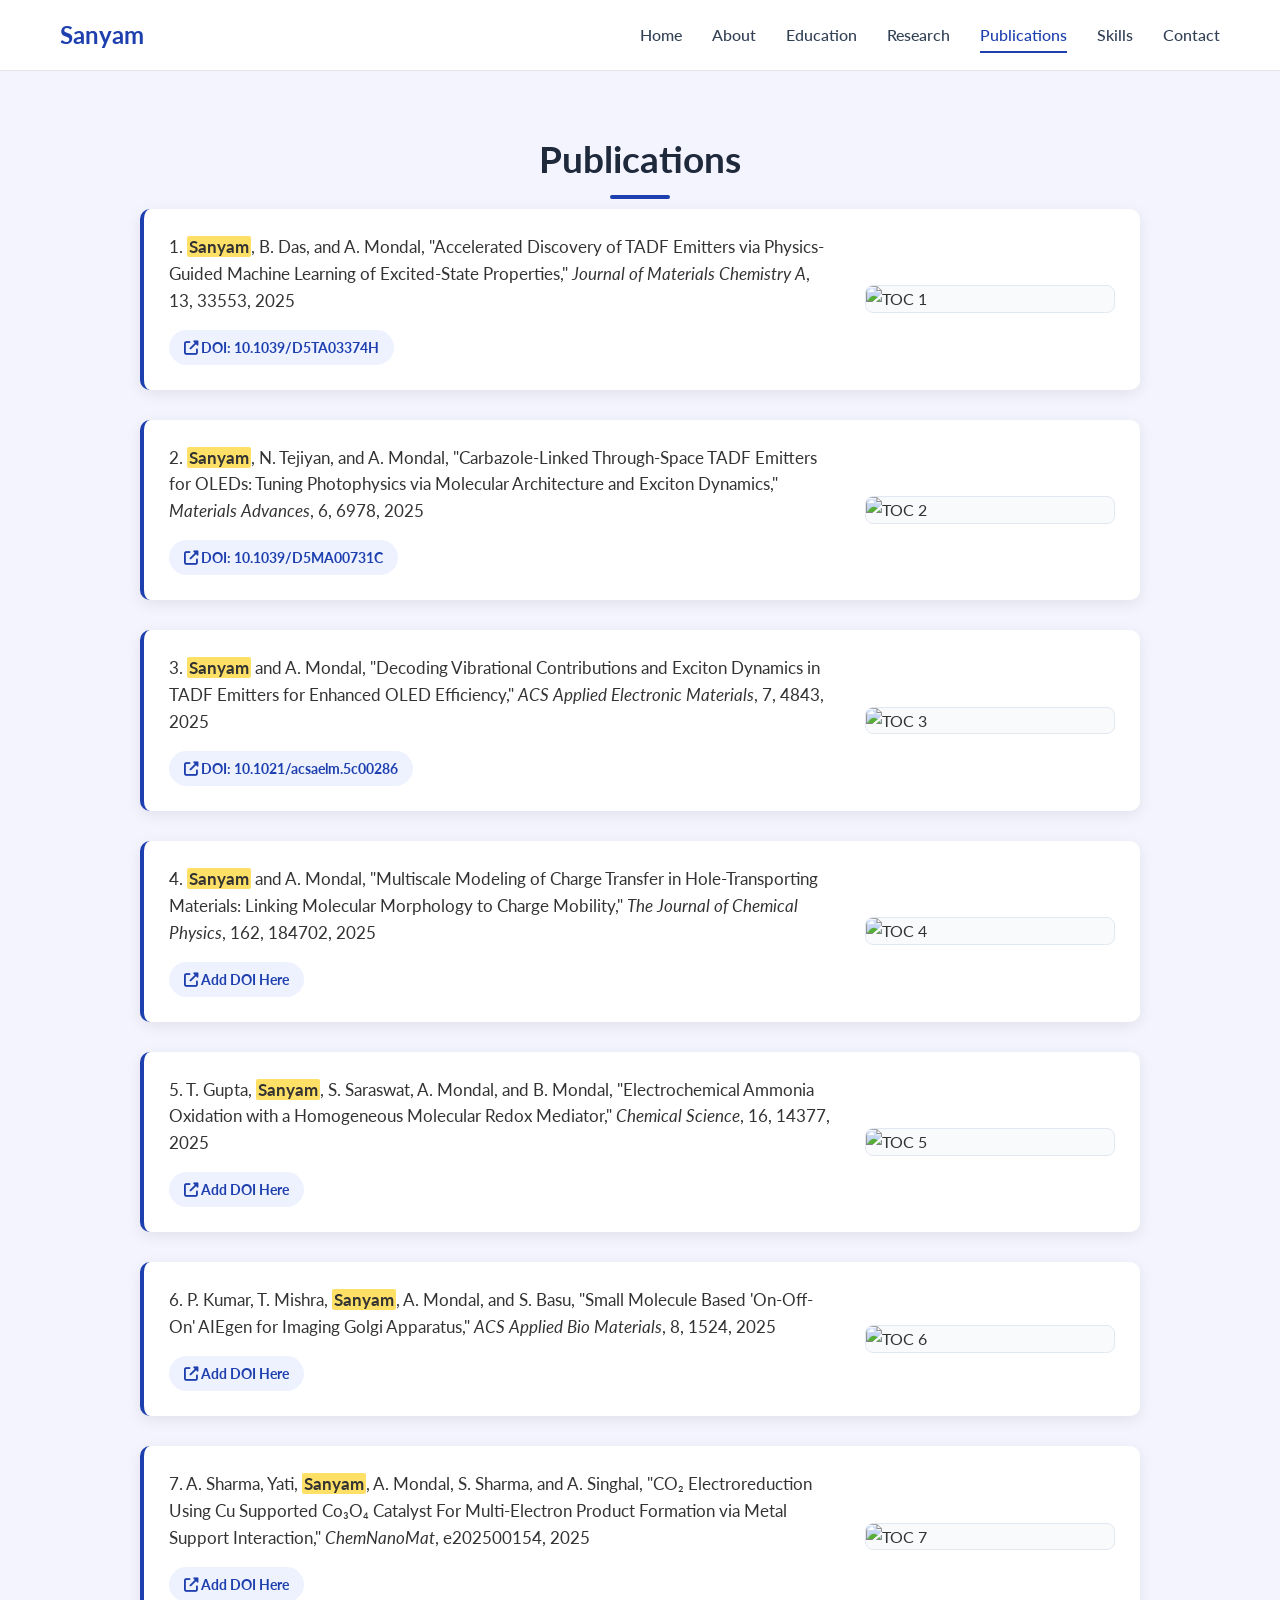
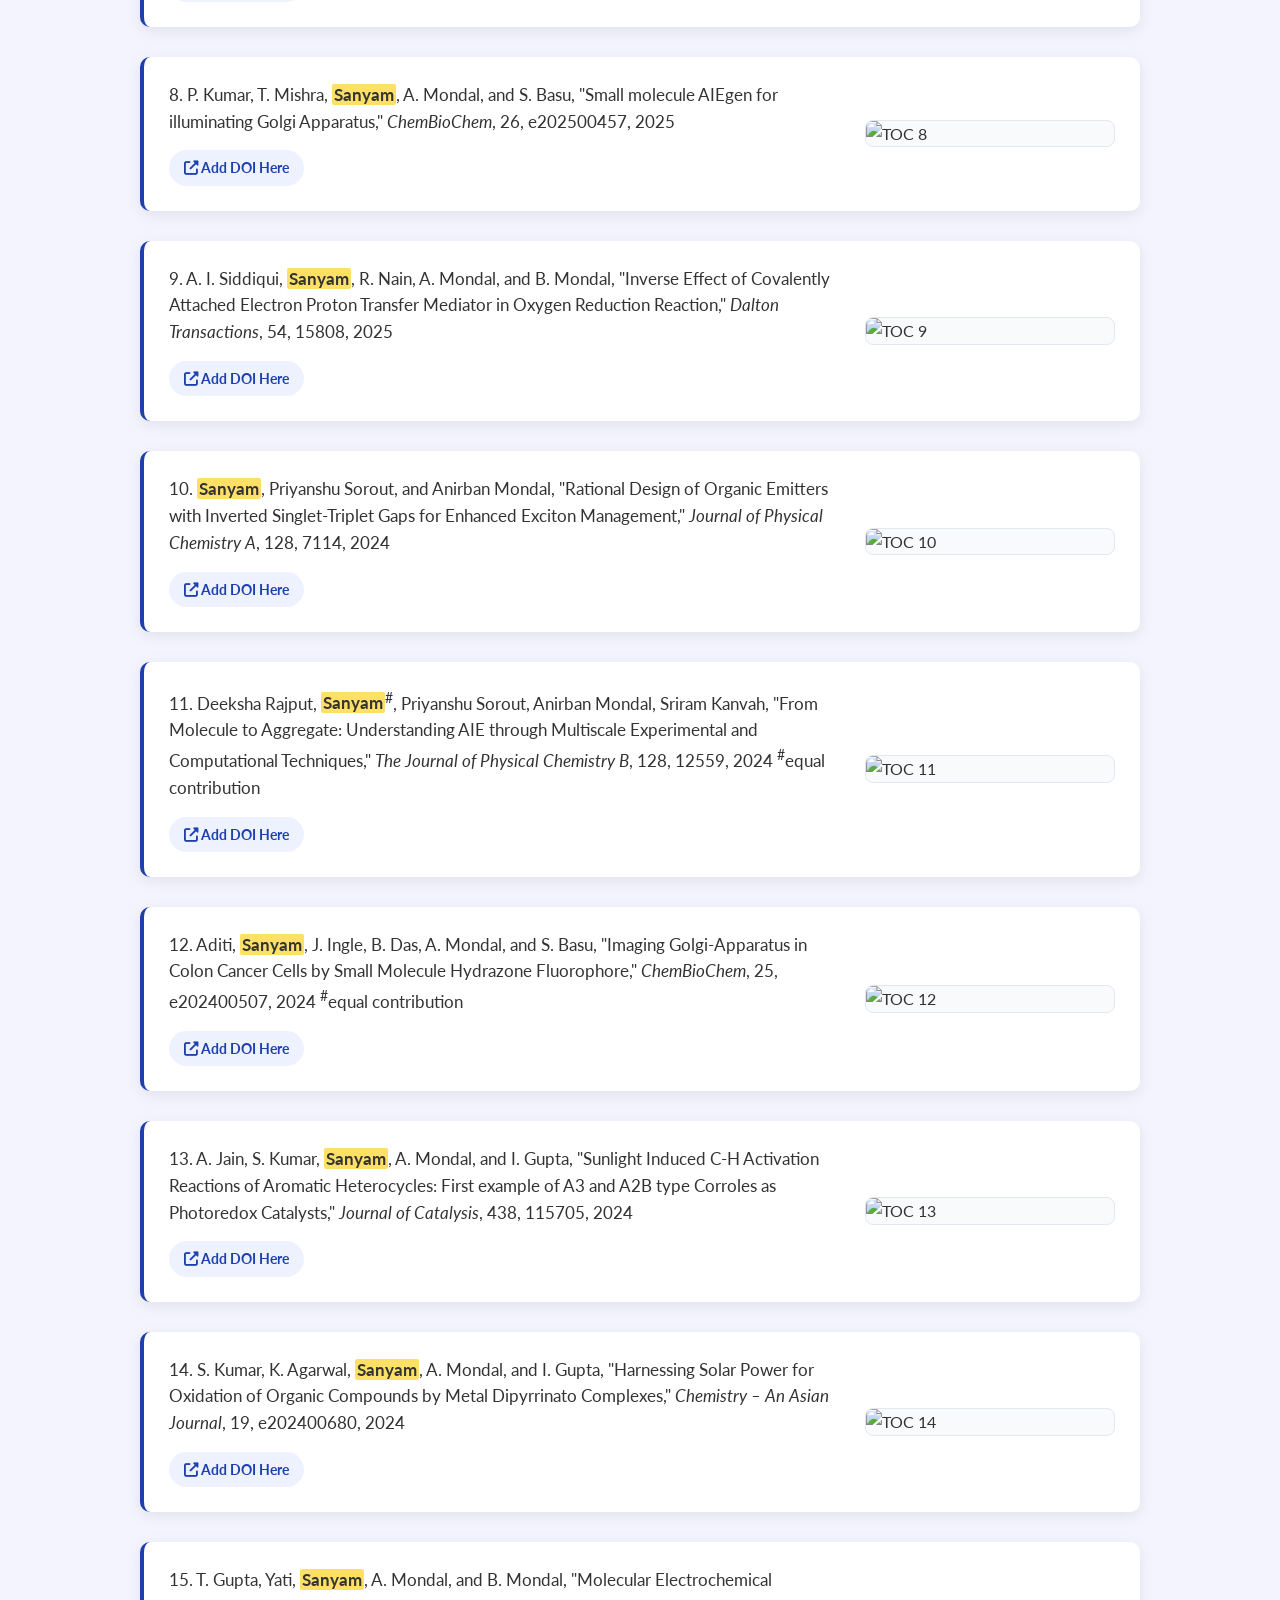
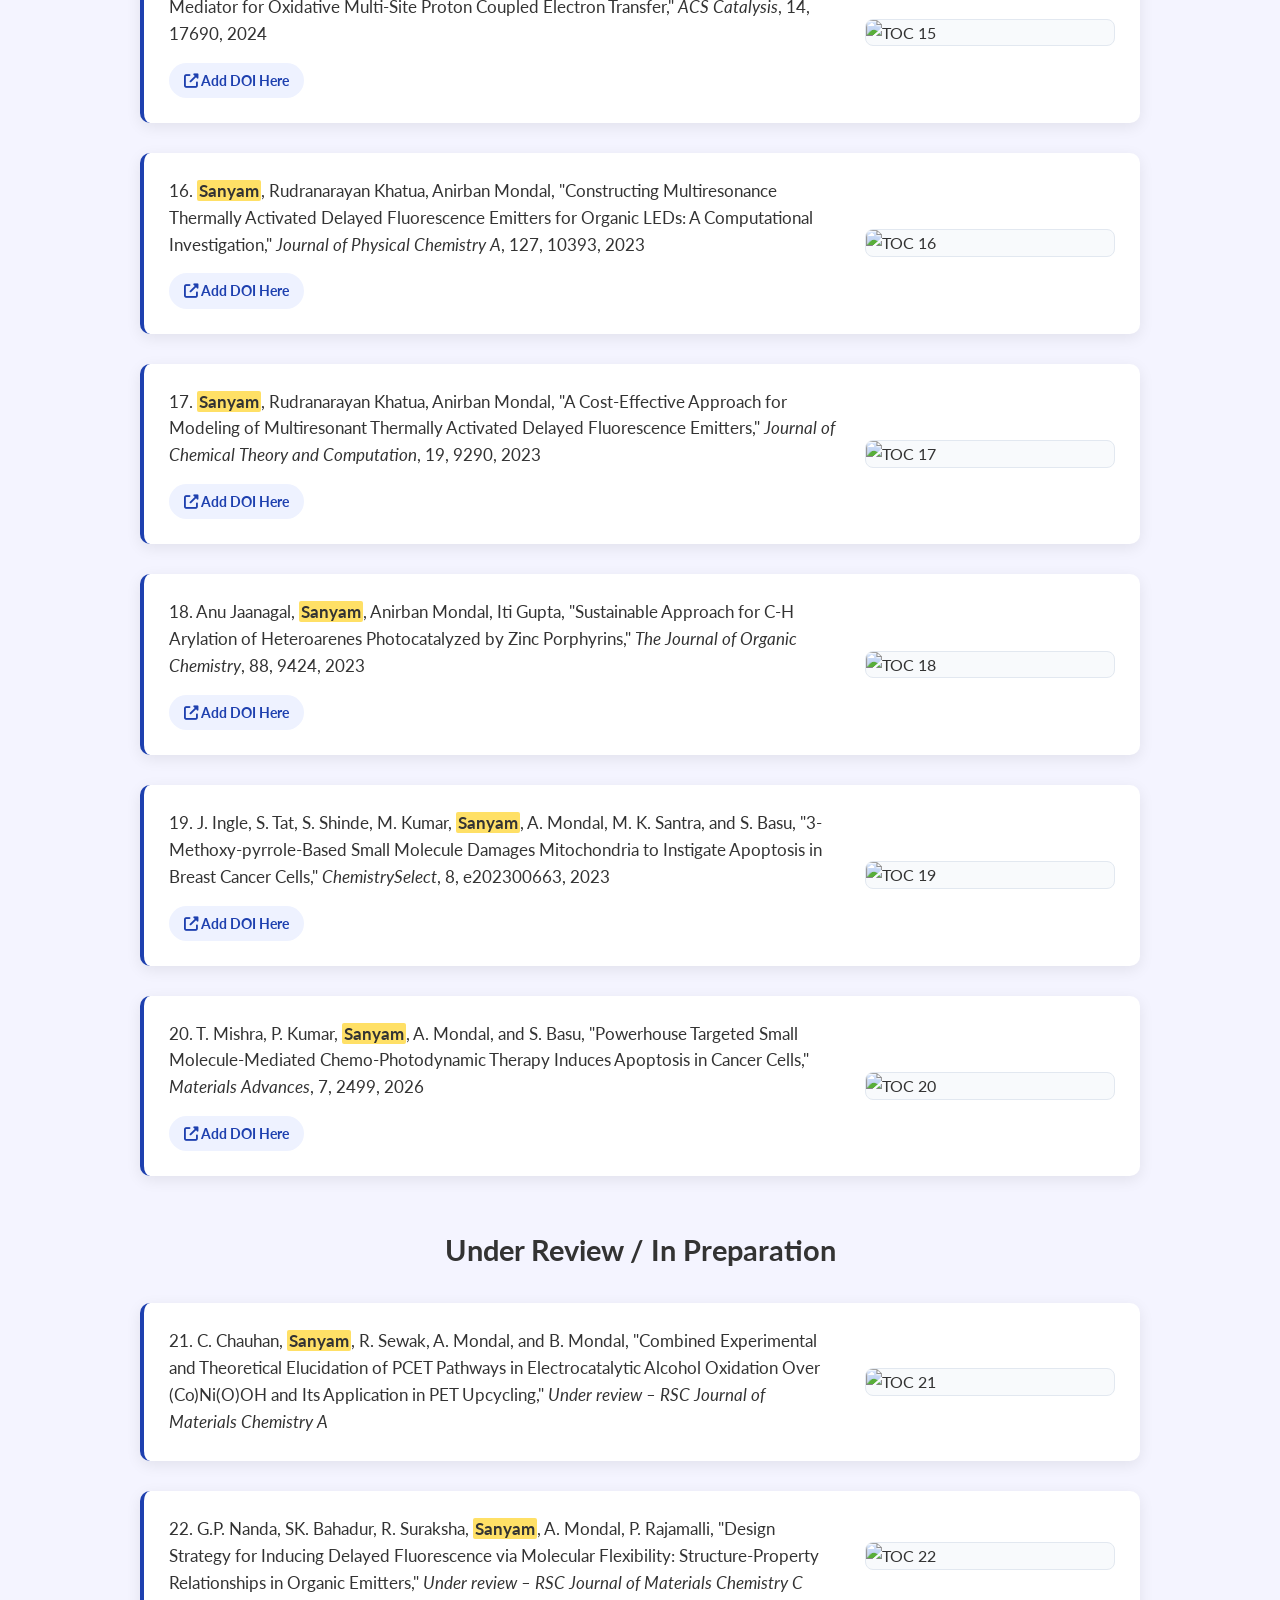
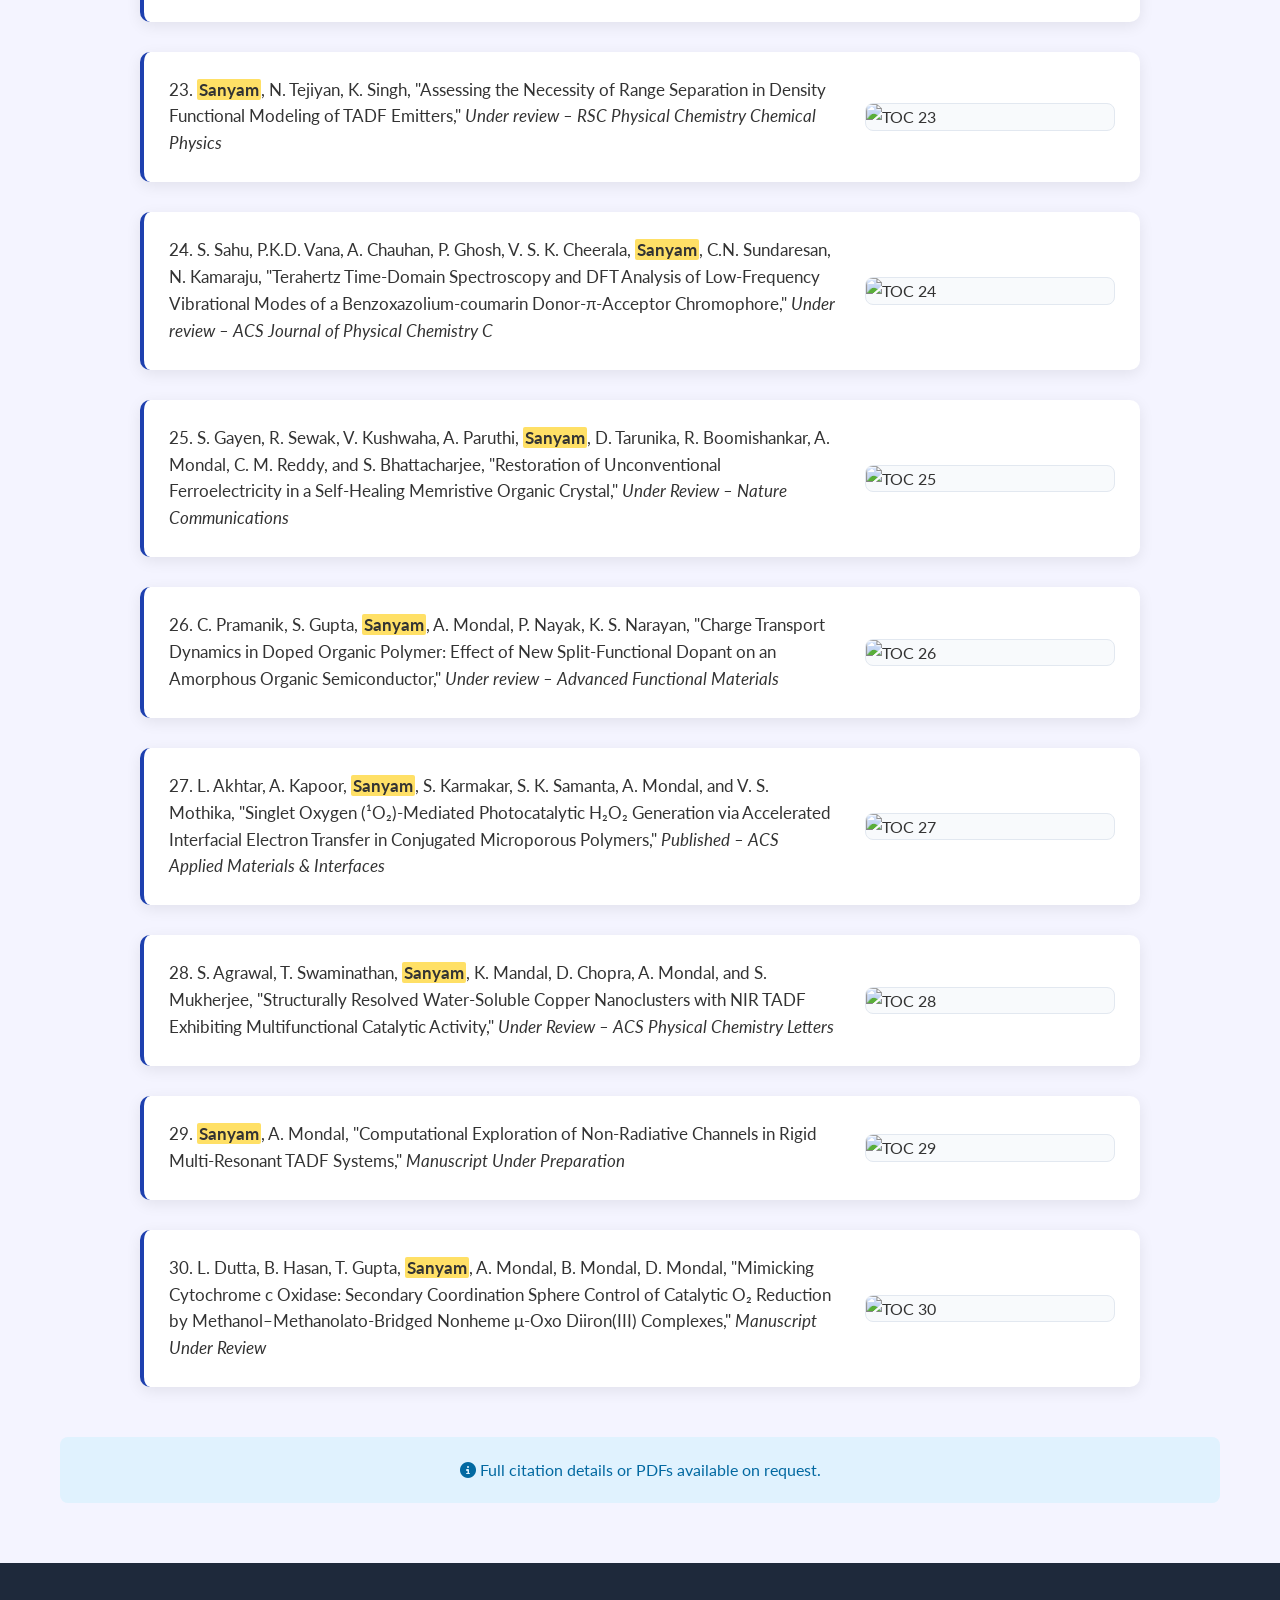
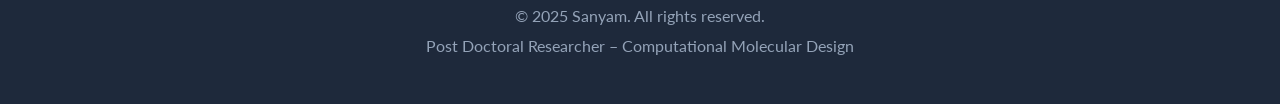
==== commit f0164288: "Update publication.html" ====
--- a/publication.html
+++ b/publication.html
@@ -37,7 +37,7 @@
                 <div class="pub-card">
                     <div class="pub-text">
                         <p>1. <span class="author-highlight">Sanyam</span>, B. Das, and A. Mondal, "Accelerated Discovery of TADF Emitters via Physics-Guided Machine Learning of Excited-State Properties," <em>Journal of Materials Chemistry A</em>, 13, 33553, 2025</p>
-                        <a href="#" target="_blank" class="doi-link"><i class="fas fa-external-link-alt"></i> Add DOI Here</a>
+                        <a href="https://doi.org/10.1039/D5TA03374H" target="_blank" class="doi-link"><i class="fas fa-external-link-alt"></i> DOI: 10.1039/D5TA03374H</a>
                     </div>
                     <div class="pub-toc"><img src="researc_paper_toc/1.png" alt="TOC 1"></div>
                 </div>
@@ -46,7 +46,7 @@
                 <div class="pub-card">
                     <div class="pub-text">
                         <p>2. <span class="author-highlight">Sanyam</span>, N. Tejiyan, and A. Mondal, "Carbazole-Linked Through-Space TADF Emitters for OLEDs: Tuning Photophysics via Molecular Architecture and Exciton Dynamics," <em>Materials Advances</em>, 6, 6978, 2025</p>
-                        <a href="#" target="_blank" class="doi-link"><i class="fas fa-external-link-alt"></i> Add DOI Here</a>
+                        <a href="https://doi.org/10.1039/D5MA00731C" target="_blank" class="doi-link"><i class="fas fa-external-link-alt"></i> DOI: 10.1039/D5MA00731C</a>
                     </div>
                     <div class="pub-toc"><img src="researc_paper_toc/2.png" alt="TOC 2"></div>
                 </div>
@@ -55,7 +55,7 @@
                 <div class="pub-card">
                     <div class="pub-text">
                         <p>3. <span class="author-highlight">Sanyam</span> and A. Mondal, "Decoding Vibrational Contributions and Exciton Dynamics in TADF Emitters for Enhanced OLED Efficiency," <em>ACS Applied Electronic Materials</em>, 7, 4843, 2025</p>
-                        <a href="#" target="_blank" class="doi-link"><i class="fas fa-external-link-alt"></i> Add DOI Here</a>
+                        <a href="https://doi.org/10.1021/acsaelm.5c00286" target="_blank" class="doi-link"><i class="fas fa-external-link-alt"></i> DOI: 10.1021/acsaelm.5c00286</a>
                     </div>
                     <div class="pub-toc"><img src="researc_paper_toc/3.png" alt="TOC 3"></div>
                 </div>
@@ -319,4 +319,3 @@
     <script src="script.js"></script>
 </body>
 </html>
-
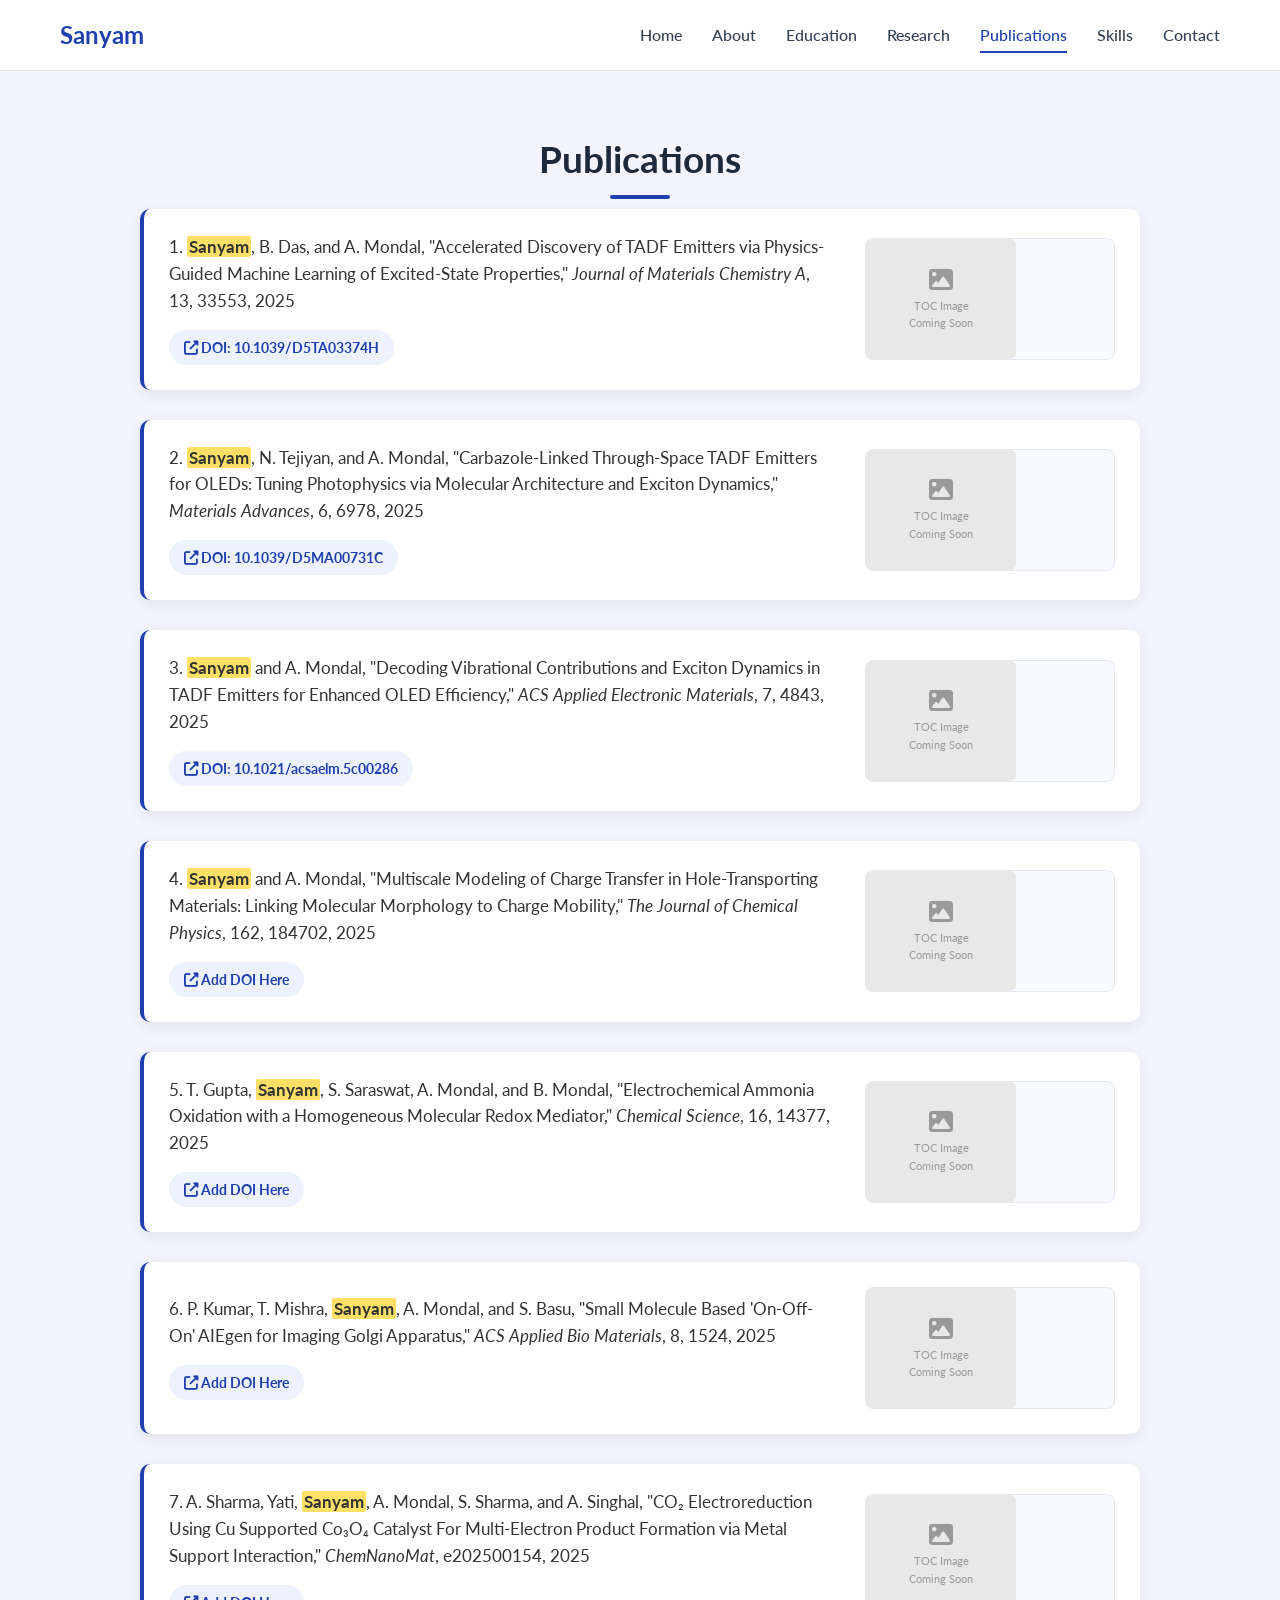
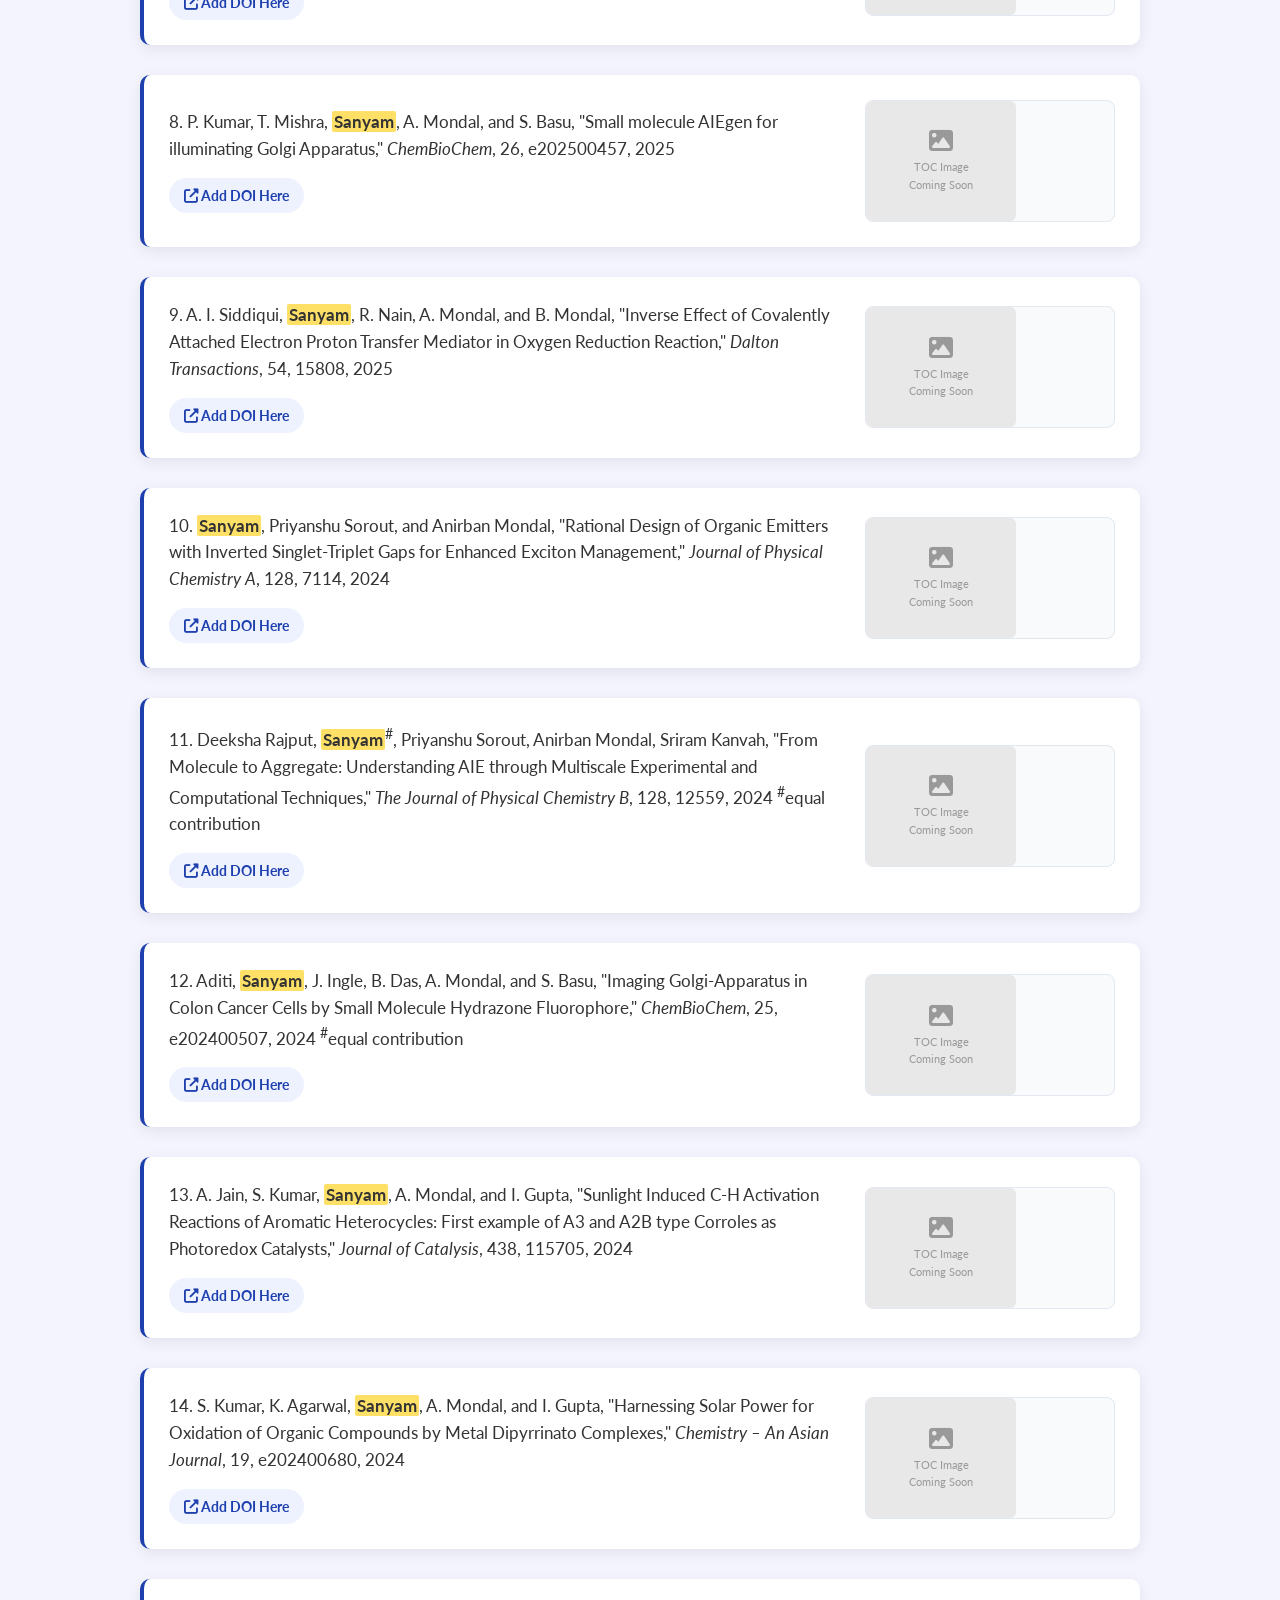
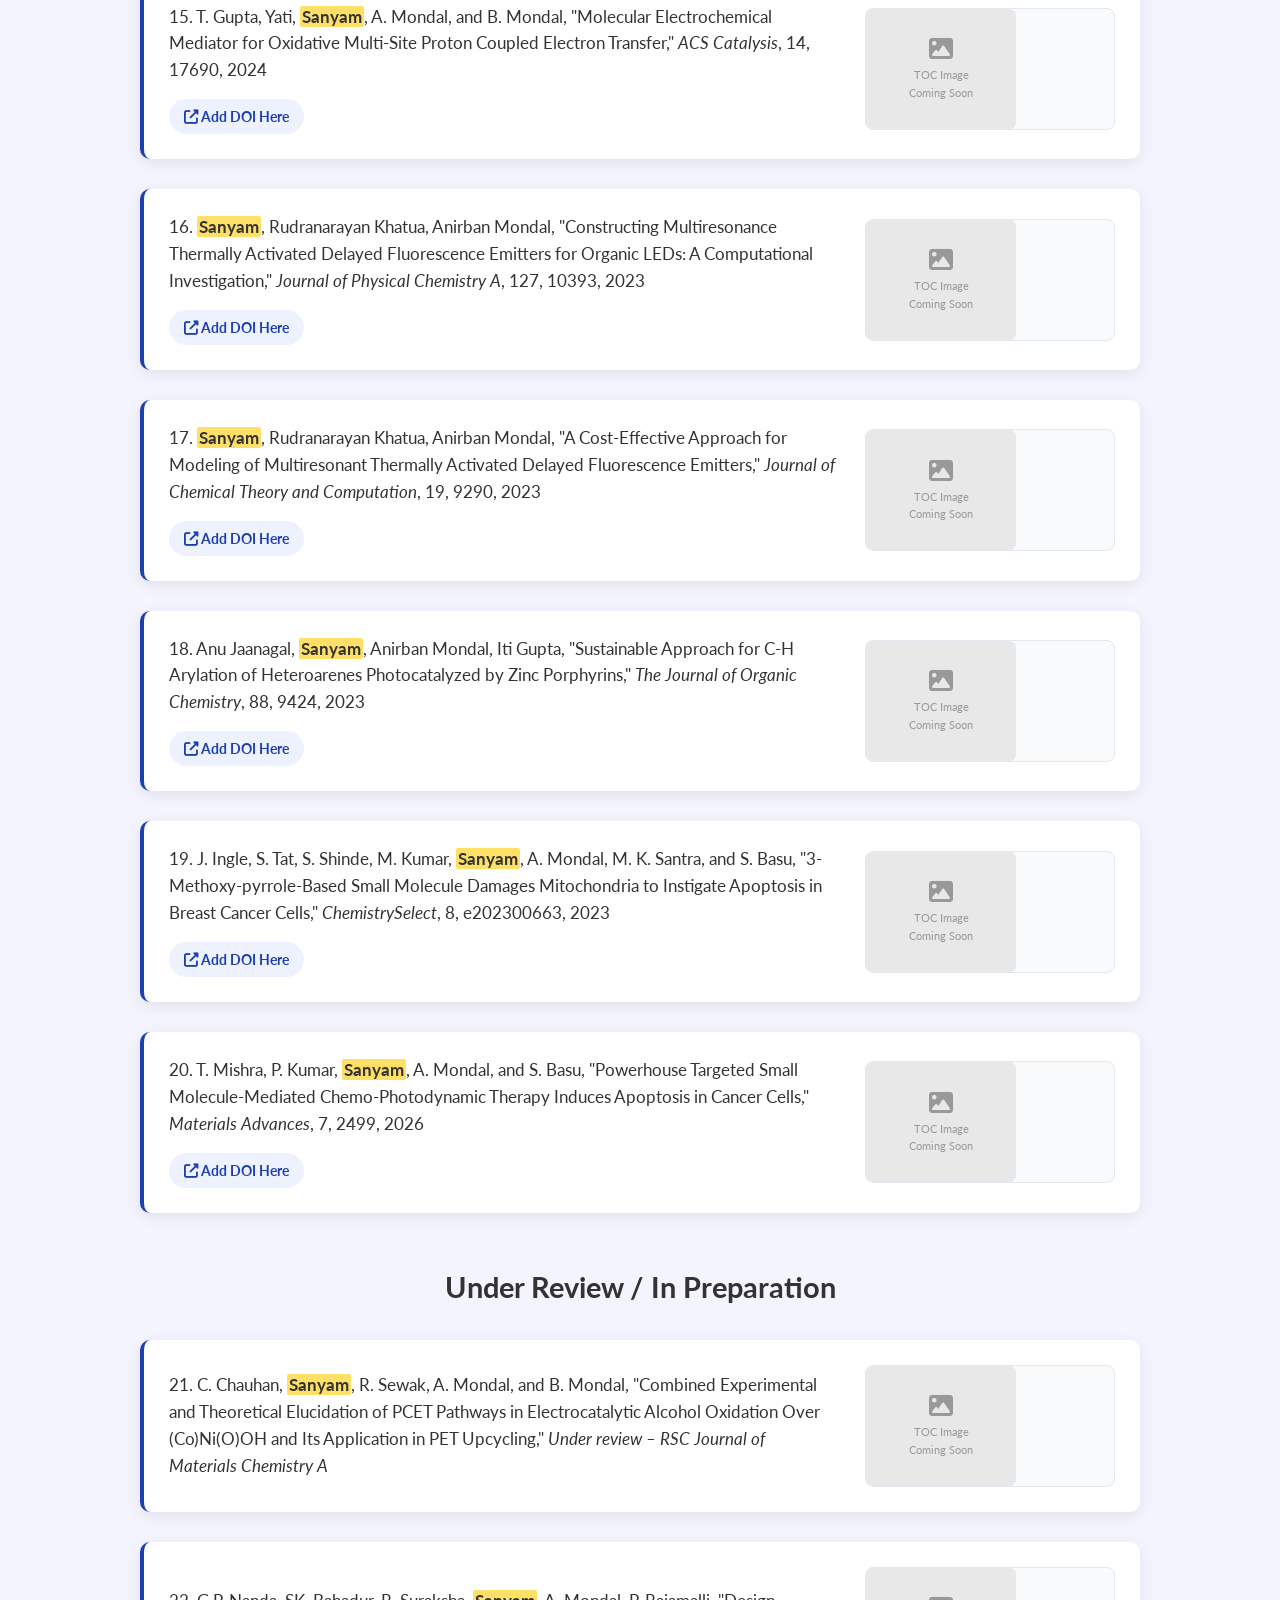
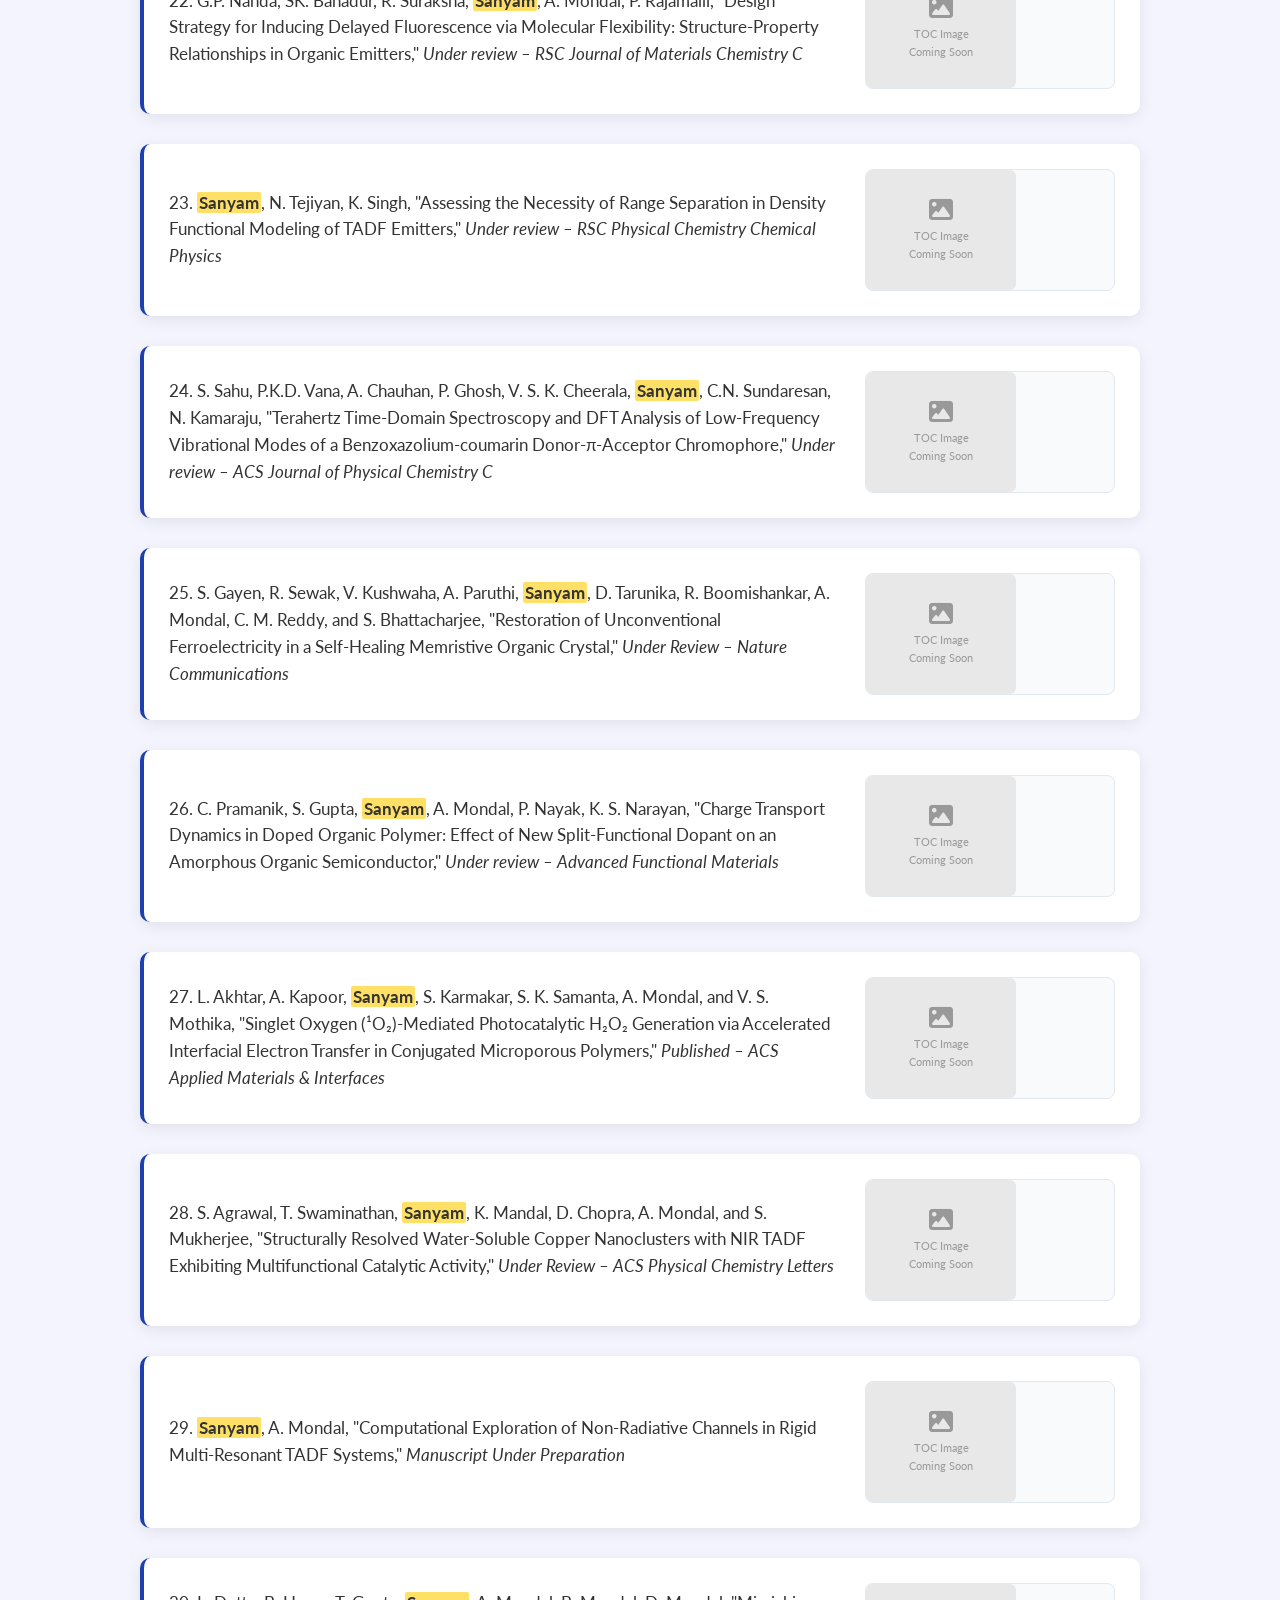
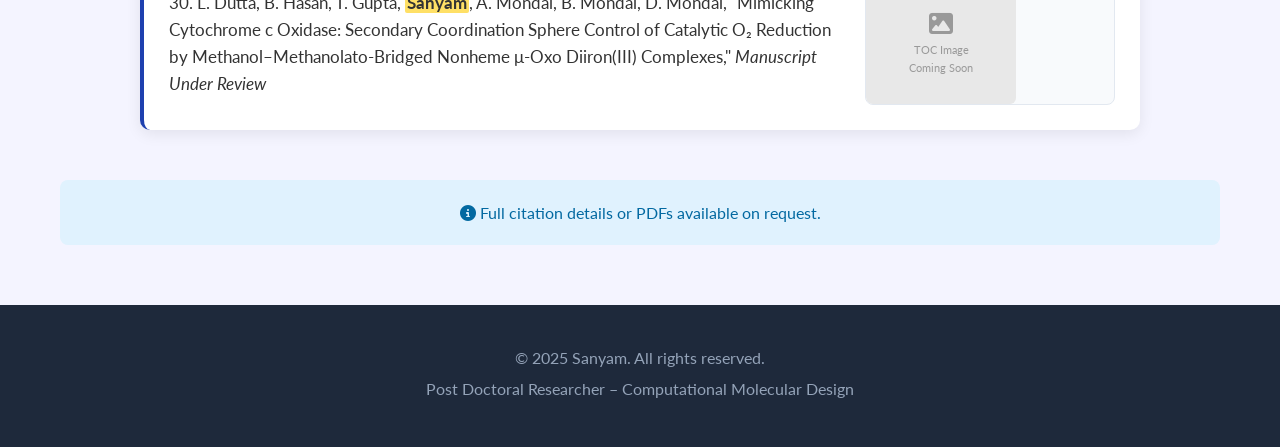
==== commit 4ea6504b: "Create publication.html" ====
--- a/publication.html
+++ b/publication.html
@@ -7,6 +7,34 @@
     <link rel="stylesheet" href="styles.css">
     <link href="https://fonts.googleapis.com/css2?family=Lato:wght@300;400;700;900&display=swap" rel="stylesheet">
     <link rel="stylesheet" href="https://cdnjs.cloudflare.com/ajax/libs/font-awesome/6.4.0/css/all.min.css">
+    <style>
+        /* Placeholder style when image is missing */
+        .pub-toc-placeholder {
+            width: 150px;
+            height: 120px;
+            min-width: 150px;
+            display: flex;
+            align-items: center;
+            justify-content: center;
+            background-color: #e8e8e8;
+            border-radius: 6px;
+            color: #999;
+            font-size: 11px;
+            text-align: center;
+            padding: 10px;
+            box-sizing: border-box;
+        }
+
+        /* Hide image initially until checked */
+        .pub-toc img {
+            display: none;
+        }
+
+        /* Show image once confirmed it exists */
+        .pub-toc img.img-loaded {
+            display: block;
+        }
+    </style>
 </head>
 <body>
     <nav class="navbar">
@@ -36,274 +64,507 @@
                 <!-- 1 -->
                 <div class="pub-card">
                     <div class="pub-text">
-                        <p>1. <span class="author-highlight">Sanyam</span>, B. Das, and A. Mondal, "Accelerated Discovery of TADF Emitters via Physics-Guided Machine Learning of Excited-State Properties," <em>Journal of Materials Chemistry A</em>, 13, 33553, 2025</p>
-                        <a href="https://doi.org/10.1039/D5TA03374H" target="_blank" class="doi-link"><i class="fas fa-external-link-alt"></i> DOI: 10.1039/D5TA03374H</a>
-                    </div>
-                    <div class="pub-toc"><img src="researc_paper_toc/1.png" alt="TOC 1"></div>
+                        <p>1. <span class="author-highlight">Sanyam</span>, B. Das, and A. Mondal, 
+                        "Accelerated Discovery of TADF Emitters via Physics-Guided Machine Learning 
+                        of Excited-State Properties," 
+                        <em>Journal of Materials Chemistry A</em>, 13, 33553, 2025</p>
+                        <a href="https://doi.org/10.1039/D5TA03374H" target="_blank" class="doi-link">
+                        <i class="fas fa-external-link-alt"></i> DOI: 10.1039/D5TA03374H</a>
+                    </div>
+                    <div class="pub-toc" id="toc-1">
+                        <img src="researc_paper_toc/1.png" alt="TOC 1" 
+                             data-fallback-id="toc-1">
+                    </div>
                 </div>
 
                 <!-- 2 -->
                 <div class="pub-card">
                     <div class="pub-text">
-                        <p>2. <span class="author-highlight">Sanyam</span>, N. Tejiyan, and A. Mondal, "Carbazole-Linked Through-Space TADF Emitters for OLEDs: Tuning Photophysics via Molecular Architecture and Exciton Dynamics," <em>Materials Advances</em>, 6, 6978, 2025</p>
-                        <a href="https://doi.org/10.1039/D5MA00731C" target="_blank" class="doi-link"><i class="fas fa-external-link-alt"></i> DOI: 10.1039/D5MA00731C</a>
-                    </div>
-                    <div class="pub-toc"><img src="researc_paper_toc/2.png" alt="TOC 2"></div>
+                        <p>2. <span class="author-highlight">Sanyam</span>, N. Tejiyan, and A. Mondal, 
+                        "Carbazole-Linked Through-Space TADF Emitters for OLEDs: Tuning Photophysics 
+                        via Molecular Architecture and Exciton Dynamics," 
+                        <em>Materials Advances</em>, 6, 6978, 2025</p>
+                        <a href="https://doi.org/10.1039/D5MA00731C" target="_blank" class="doi-link">
+                        <i class="fas fa-external-link-alt"></i> DOI: 10.1039/D5MA00731C</a>
+                    </div>
+                    <div class="pub-toc" id="toc-2">
+                        <img src="researc_paper_toc/2.png" alt="TOC 2" 
+                             data-fallback-id="toc-2">
+                    </div>
                 </div>
 
                 <!-- 3 -->
                 <div class="pub-card">
                     <div class="pub-text">
-                        <p>3. <span class="author-highlight">Sanyam</span> and A. Mondal, "Decoding Vibrational Contributions and Exciton Dynamics in TADF Emitters for Enhanced OLED Efficiency," <em>ACS Applied Electronic Materials</em>, 7, 4843, 2025</p>
-                        <a href="https://doi.org/10.1021/acsaelm.5c00286" target="_blank" class="doi-link"><i class="fas fa-external-link-alt"></i> DOI: 10.1021/acsaelm.5c00286</a>
-                    </div>
-                    <div class="pub-toc"><img src="researc_paper_toc/3.png" alt="TOC 3"></div>
+                        <p>3. <span class="author-highlight">Sanyam</span> and A. Mondal, 
+                        "Decoding Vibrational Contributions and Exciton Dynamics in TADF Emitters 
+                        for Enhanced OLED Efficiency," 
+                        <em>ACS Applied Electronic Materials</em>, 7, 4843, 2025</p>
+                        <a href="https://doi.org/10.1021/acsaelm.5c00286" target="_blank" class="doi-link">
+                        <i class="fas fa-external-link-alt"></i> DOI: 10.1021/acsaelm.5c00286</a>
+                    </div>
+                    <div class="pub-toc" id="toc-3">
+                        <img src="researc_paper_toc/3.png" alt="TOC 3" 
+                             data-fallback-id="toc-3">
+                    </div>
                 </div>
 
                 <!-- 4 -->
                 <div class="pub-card">
                     <div class="pub-text">
-                        <p>4. <span class="author-highlight">Sanyam</span> and A. Mondal, "Multiscale Modeling of Charge Transfer in Hole-Transporting Materials: Linking Molecular Morphology to Charge Mobility," <em>The Journal of Chemical Physics</em>, 162, 184702, 2025</p>
-                        <a href="#" target="_blank" class="doi-link"><i class="fas fa-external-link-alt"></i> Add DOI Here</a>
-                    </div>
-                    <div class="pub-toc"><img src="researc_paper_toc/4.png" alt="TOC 4"></div>
+                        <p>4. <span class="author-highlight">Sanyam</span> and A. Mondal, 
+                        "Multiscale Modeling of Charge Transfer in Hole-Transporting Materials: 
+                        Linking Molecular Morphology to Charge Mobility," 
+                        <em>The Journal of Chemical Physics</em>, 162, 184702, 2025</p>
+                        <a href="#" target="_blank" class="doi-link">
+                        <i class="fas fa-external-link-alt"></i> Add DOI Here</a>
+                    </div>
+                    <div class="pub-toc" id="toc-4">
+                        <img src="researc_paper_toc/4.png" alt="TOC 4" 
+                             data-fallback-id="toc-4">
+                    </div>
                 </div>
 
                 <!-- 5 -->
                 <div class="pub-card">
                     <div class="pub-text">
-                        <p>5. T. Gupta, <span class="author-highlight">Sanyam</span>, S. Saraswat, A. Mondal, and B. Mondal, "Electrochemical Ammonia Oxidation with a Homogeneous Molecular Redox Mediator," <em>Chemical Science</em>, 16, 14377, 2025</p>
-                        <a href="#" target="_blank" class="doi-link"><i class="fas fa-external-link-alt"></i> Add DOI Here</a>
-                    </div>
-                    <div class="pub-toc"><img src="researc_paper_toc/5.png" alt="TOC 5"></div>
+                        <p>5. T. Gupta, <span class="author-highlight">Sanyam</span>, S. Saraswat, 
+                        A. Mondal, and B. Mondal, 
+                        "Electrochemical Ammonia Oxidation with a Homogeneous Molecular Redox Mediator," 
+                        <em>Chemical Science</em>, 16, 14377, 2025</p>
+                        <a href="#" target="_blank" class="doi-link">
+                        <i class="fas fa-external-link-alt"></i> Add DOI Here</a>
+                    </div>
+                    <div class="pub-toc" id="toc-5">
+                        <img src="researc_paper_toc/5.png" alt="TOC 5" 
+                             data-fallback-id="toc-5">
+                    </div>
                 </div>
 
                 <!-- 6 -->
                 <div class="pub-card">
                     <div class="pub-text">
-                        <p>6. P. Kumar, T. Mishra, <span class="author-highlight">Sanyam</span>, A. Mondal, and S. Basu, "Small Molecule Based 'On-Off-On' AIEgen for Imaging Golgi Apparatus," <em>ACS Applied Bio Materials</em>, 8, 1524, 2025</p>
-                        <a href="#" target="_blank" class="doi-link"><i class="fas fa-external-link-alt"></i> Add DOI Here</a>
-                    </div>
-                    <div class="pub-toc"><img src="researc_paper_toc/6.png" alt="TOC 6"></div>
+                        <p>6. P. Kumar, T. Mishra, <span class="author-highlight">Sanyam</span>, 
+                        A. Mondal, and S. Basu, 
+                        "Small Molecule Based 'On-Off-On' AIEgen for Imaging Golgi Apparatus," 
+                        <em>ACS Applied Bio Materials</em>, 8, 1524, 2025</p>
+                        <a href="#" target="_blank" class="doi-link">
+                        <i class="fas fa-external-link-alt"></i> Add DOI Here</a>
+                    </div>
+                    <div class="pub-toc" id="toc-6">
+                        <img src="researc_paper_toc/6.png" alt="TOC 6" 
+                             data-fallback-id="toc-6">
+                    </div>
                 </div>
 
                 <!-- 7 -->
                 <div class="pub-card">
                     <div class="pub-text">
-                        <p>7. A. Sharma, Yati, <span class="author-highlight">Sanyam</span>, A. Mondal, S. Sharma, and A. Singhal, "CO₂ Electroreduction Using Cu Supported Co₃O₄ Catalyst For Multi-Electron Product Formation via Metal Support Interaction," <em>ChemNanoMat</em>, e202500154, 2025</p>
-                        <a href="#" target="_blank" class="doi-link"><i class="fas fa-external-link-alt"></i> Add DOI Here</a>
-                    </div>
-                    <div class="pub-toc"><img src="researc_paper_toc/7.png" alt="TOC 7"></div>
+                        <p>7. A. Sharma, Yati, <span class="author-highlight">Sanyam</span>, 
+                        A. Mondal, S. Sharma, and A. Singhal, 
+                        "CO&#x2082; Electroreduction Using Cu Supported Co&#x2083;O&#x2084; Catalyst 
+                        For Multi-Electron Product Formation via Metal Support Interaction," 
+                        <em>ChemNanoMat</em>, e202500154, 2025</p>
+                        <a href="#" target="_blank" class="doi-link">
+                        <i class="fas fa-external-link-alt"></i> Add DOI Here</a>
+                    </div>
+                    <div class="pub-toc" id="toc-7">
+                        <img src="researc_paper_toc/7.png" alt="TOC 7" 
+                             data-fallback-id="toc-7">
+                    </div>
                 </div>
 
                 <!-- 8 -->
                 <div class="pub-card">
                     <div class="pub-text">
-                        <p>8. P. Kumar, T. Mishra, <span class="author-highlight">Sanyam</span>, A. Mondal, and S. Basu, "Small molecule AIEgen for illuminating Golgi Apparatus," <em>ChemBioChem</em>, 26, e202500457, 2025</p>
-                        <a href="#" target="_blank" class="doi-link"><i class="fas fa-external-link-alt"></i> Add DOI Here</a>
-                    </div>
-                    <div class="pub-toc"><img src="researc_paper_toc/8.png" alt="TOC 8"></div>
+                        <p>8. P. Kumar, T. Mishra, <span class="author-highlight">Sanyam</span>, 
+                        A. Mondal, and S. Basu, 
+                        "Small molecule AIEgen for illuminating Golgi Apparatus," 
+                        <em>ChemBioChem</em>, 26, e202500457, 2025</p>
+                        <a href="#" target="_blank" class="doi-link">
+                        <i class="fas fa-external-link-alt"></i> Add DOI Here</a>
+                    </div>
+                    <div class="pub-toc" id="toc-8">
+                        <img src="researc_paper_toc/8.png" alt="TOC 8" 
+                             data-fallback-id="toc-8">
+                    </div>
                 </div>
 
                 <!-- 9 -->
                 <div class="pub-card">
                     <div class="pub-text">
-                        <p>9. A. I. Siddiqui, <span class="author-highlight">Sanyam</span>, R. Nain, A. Mondal, and B. Mondal, "Inverse Effect of Covalently Attached Electron Proton Transfer Mediator in Oxygen Reduction Reaction," <em>Dalton Transactions</em>, 54, 15808, 2025</p>
-                        <a href="#" target="_blank" class="doi-link"><i class="fas fa-external-link-alt"></i> Add DOI Here</a>
-                    </div>
-                    <div class="pub-toc"><img src="researc_paper_toc/9.png" alt="TOC 9"></div>
+                        <p>9. A. I. Siddiqui, <span class="author-highlight">Sanyam</span>, 
+                        R. Nain, A. Mondal, and B. Mondal, 
+                        "Inverse Effect of Covalently Attached Electron Proton Transfer Mediator 
+                        in Oxygen Reduction Reaction," 
+                        <em>Dalton Transactions</em>, 54, 15808, 2025</p>
+                        <a href="#" target="_blank" class="doi-link">
+                        <i class="fas fa-external-link-alt"></i> Add DOI Here</a>
+                    </div>
+                    <div class="pub-toc" id="toc-9">
+                        <img src="researc_paper_toc/9.png" alt="TOC 9" 
+                             data-fallback-id="toc-9">
+                    </div>
                 </div>
 
                 <!-- 10 -->
                 <div class="pub-card">
                     <div class="pub-text">
-                        <p>10. <span class="author-highlight">Sanyam</span>, Priyanshu Sorout, and Anirban Mondal, "Rational Design of Organic Emitters with Inverted Singlet-Triplet Gaps for Enhanced Exciton Management," <em>Journal of Physical Chemistry A</em>, 128, 7114, 2024</p>
-                        <a href="#" target="_blank" class="doi-link"><i class="fas fa-external-link-alt"></i> Add DOI Here</a>
-                    </div>
-                    <div class="pub-toc"><img src="researc_paper_toc/10.png" alt="TOC 10"></div>
+                        <p>10. <span class="author-highlight">Sanyam</span>, Priyanshu Sorout, 
+                        and Anirban Mondal, 
+                        "Rational Design of Organic Emitters with Inverted Singlet-Triplet Gaps 
+                        for Enhanced Exciton Management," 
+                        <em>Journal of Physical Chemistry A</em>, 128, 7114, 2024</p>
+                        <a href="#" target="_blank" class="doi-link">
+                        <i class="fas fa-external-link-alt"></i> Add DOI Here</a>
+                    </div>
+                    <div class="pub-toc" id="toc-10">
+                        <img src="researc_paper_toc/10.png" alt="TOC 10" 
+                             data-fallback-id="toc-10">
+                    </div>
                 </div>
 
                 <!-- 11 -->
                 <div class="pub-card">
                     <div class="pub-text">
-                        <p>11. Deeksha Rajput, <span class="author-highlight">Sanyam</span><sup>#</sup>, Priyanshu Sorout, Anirban Mondal, Sriram Kanvah, "From Molecule to Aggregate: Understanding AIE through Multiscale Experimental and Computational Techniques," <em>The Journal of Physical Chemistry B</em>, 128, 12559, 2024 <sup>#</sup>equal contribution</p>
-                        <a href="#" target="_blank" class="doi-link"><i class="fas fa-external-link-alt"></i> Add DOI Here</a>
-                    </div>
-                    <div class="pub-toc"><img src="researc_paper_toc/11.png" alt="TOC 11"></div>
+                        <p>11. Deeksha Rajput, <span class="author-highlight">Sanyam</span><sup>#</sup>, 
+                        Priyanshu Sorout, Anirban Mondal, Sriram Kanvah, 
+                        "From Molecule to Aggregate: Understanding AIE through Multiscale Experimental 
+                        and Computational Techniques," 
+                        <em>The Journal of Physical Chemistry B</em>, 128, 12559, 2024 
+                        <sup>#</sup>equal contribution</p>
+                        <a href="#" target="_blank" class="doi-link">
+                        <i class="fas fa-external-link-alt"></i> Add DOI Here</a>
+                    </div>
+                    <div class="pub-toc" id="toc-11">
+                        <img src="researc_paper_toc/11.png" alt="TOC 11" 
+                             data-fallback-id="toc-11">
+                    </div>
                 </div>
 
                 <!-- 12 -->
                 <div class="pub-card">
                     <div class="pub-text">
-                        <p>12. Aditi, <span class="author-highlight">Sanyam</span>, J. Ingle, B. Das, A. Mondal, and S. Basu, "Imaging Golgi-Apparatus in Colon Cancer Cells by Small Molecule Hydrazone Fluorophore," <em>ChemBioChem</em>, 25, e202400507, 2024 <sup>#</sup>equal contribution</p>
-                        <a href="#" target="_blank" class="doi-link"><i class="fas fa-external-link-alt"></i> Add DOI Here</a>
-                    </div>
-                    <div class="pub-toc"><img src="researc_paper_toc/12.png" alt="TOC 12"></div>
+                        <p>12. Aditi, <span class="author-highlight">Sanyam</span>, J. Ingle, 
+                        B. Das, A. Mondal, and S. Basu, 
+                        "Imaging Golgi-Apparatus in Colon Cancer Cells by Small Molecule 
+                        Hydrazone Fluorophore," 
+                        <em>ChemBioChem</em>, 25, e202400507, 2024 
+                        <sup>#</sup>equal contribution</p>
+                        <a href="#" target="_blank" class="doi-link">
+                        <i class="fas fa-external-link-alt"></i> Add DOI Here</a>
+                    </div>
+                    <div class="pub-toc" id="toc-12">
+                        <img src="researc_paper_toc/12.png" alt="TOC 12" 
+                             data-fallback-id="toc-12">
+                    </div>
                 </div>
 
                 <!-- 13 -->
                 <div class="pub-card">
                     <div class="pub-text">
-                        <p>13. A. Jain, S. Kumar, <span class="author-highlight">Sanyam</span>, A. Mondal, and I. Gupta, "Sunlight Induced C-H Activation Reactions of Aromatic Heterocycles: First example of A3 and A2B type Corroles as Photoredox Catalysts," <em>Journal of Catalysis</em>, 438, 115705, 2024</p>
-                        <a href="#" target="_blank" class="doi-link"><i class="fas fa-external-link-alt"></i> Add DOI Here</a>
-                    </div>
-                    <div class="pub-toc"><img src="researc_paper_toc/13.png" alt="TOC 13"></div>
+                        <p>13. A. Jain, S. Kumar, <span class="author-highlight">Sanyam</span>, 
+                        A. Mondal, and I. Gupta, 
+                        "Sunlight Induced C-H Activation Reactions of Aromatic Heterocycles: 
+                        First example of A3 and A2B type Corroles as Photoredox Catalysts," 
+                        <em>Journal of Catalysis</em>, 438, 115705, 2024</p>
+                        <a href="#" target="_blank" class="doi-link">
+                        <i class="fas fa-external-link-alt"></i> Add DOI Here</a>
+                    </div>
+                    <div class="pub-toc" id="toc-13">
+                        <img src="researc_paper_toc/13.png" alt="TOC 13" 
+                             data-fallback-id="toc-13">
+                    </div>
                 </div>
 
                 <!-- 14 -->
                 <div class="pub-card">
                     <div class="pub-text">
-                        <p>14. S. Kumar, K. Agarwal, <span class="author-highlight">Sanyam</span>, A. Mondal, and I. Gupta, "Harnessing Solar Power for Oxidation of Organic Compounds by Metal Dipyrrinato Complexes," <em>Chemistry – An Asian Journal</em>, 19, e202400680, 2024</p>
-                        <a href="#" target="_blank" class="doi-link"><i class="fas fa-external-link-alt"></i> Add DOI Here</a>
-                    </div>
-                    <div class="pub-toc"><img src="researc_paper_toc/14.png" alt="TOC 14"></div>
+                        <p>14. S. Kumar, K. Agarwal, <span class="author-highlight">Sanyam</span>, 
+                        A. Mondal, and I. Gupta, 
+                        "Harnessing Solar Power for Oxidation of Organic Compounds by Metal 
+                        Dipyrrinato Complexes," 
+                        <em>Chemistry – An Asian Journal</em>, 19, e202400680, 2024</p>
+                        <a href="#" target="_blank" class="doi-link">
+                        <i class="fas fa-external-link-alt"></i> Add DOI Here</a>
+                    </div>
+                    <div class="pub-toc" id="toc-14">
+                        <img src="researc_paper_toc/14.png" alt="TOC 14" 
+                             data-fallback-id="toc-14">
+                    </div>
                 </div>
 
                 <!-- 15 -->
                 <div class="pub-card">
                     <div class="pub-text">
-                        <p>15. T. Gupta, Yati, <span class="author-highlight">Sanyam</span>, A. Mondal, and B. Mondal, "Molecular Electrochemical Mediator for Oxidative Multi-Site Proton Coupled Electron Transfer," <em>ACS Catalysis</em>, 14, 17690, 2024</p>
-                        <a href="#" target="_blank" class="doi-link"><i class="fas fa-external-link-alt"></i> Add DOI Here</a>
-                    </div>
-                    <div class="pub-toc"><img src="researc_paper_toc/15.png" alt="TOC 15"></div>
+                        <p>15. T. Gupta, Yati, <span class="author-highlight">Sanyam</span>, 
+                        A. Mondal, and B. Mondal, 
+                        "Molecular Electrochemical Mediator for Oxidative Multi-Site Proton 
+                        Coupled Electron Transfer," 
+                        <em>ACS Catalysis</em>, 14, 17690, 2024</p>
+                        <a href="#" target="_blank" class="doi-link">
+                        <i class="fas fa-external-link-alt"></i> Add DOI Here</a>
+                    </div>
+                    <div class="pub-toc" id="toc-15">
+                        <img src="researc_paper_toc/15.png" alt="TOC 15" 
+                             data-fallback-id="toc-15">
+                    </div>
                 </div>
 
                 <!-- 16 -->
                 <div class="pub-card">
                     <div class="pub-text">
-                        <p>16. <span class="author-highlight">Sanyam</span>, Rudranarayan Khatua, Anirban Mondal, "Constructing Multiresonance Thermally Activated Delayed Fluorescence Emitters for Organic LEDs: A Computational Investigation," <em>Journal of Physical Chemistry A</em>, 127, 10393, 2023</p>
-                        <a href="#" target="_blank" class="doi-link"><i class="fas fa-external-link-alt"></i> Add DOI Here</a>
-                    </div>
-                    <div class="pub-toc"><img src="researc_paper_toc/16.png" alt="TOC 16"></div>
+                        <p>16. <span class="author-highlight">Sanyam</span>, Rudranarayan Khatua, 
+                        Anirban Mondal, 
+                        "Constructing Multiresonance Thermally Activated Delayed Fluorescence 
+                        Emitters for Organic LEDs: A Computational Investigation," 
+                        <em>Journal of Physical Chemistry A</em>, 127, 10393, 2023</p>
+                        <a href="#" target="_blank" class="doi-link">
+                        <i class="fas fa-external-link-alt"></i> Add DOI Here</a>
+                    </div>
+                    <div class="pub-toc" id="toc-16">
+                        <img src="researc_paper_toc/16.png" alt="TOC 16" 
+                             data-fallback-id="toc-16">
+                    </div>
                 </div>
 
                 <!-- 17 -->
                 <div class="pub-card">
                     <div class="pub-text">
-                        <p>17. <span class="author-highlight">Sanyam</span>, Rudranarayan Khatua, Anirban Mondal, "A Cost-Effective Approach for Modeling of Multiresonant Thermally Activated Delayed Fluorescence Emitters," <em>Journal of Chemical Theory and Computation</em>, 19, 9290, 2023</p>
-                        <a href="#" target="_blank" class="doi-link"><i class="fas fa-external-link-alt"></i> Add DOI Here</a>
-                    </div>
-                    <div class="pub-toc"><img src="researc_paper_toc/17.png" alt="TOC 17"></div>
+                        <p>17. <span class="author-highlight">Sanyam</span>, Rudranarayan Khatua, 
+                        Anirban Mondal, 
+                        "A Cost-Effective Approach for Modeling of Multiresonant Thermally Activated 
+                        Delayed Fluorescence Emitters," 
+                        <em>Journal of Chemical Theory and Computation</em>, 19, 9290, 2023</p>
+                        <a href="#" target="_blank" class="doi-link">
+                        <i class="fas fa-external-link-alt"></i> Add DOI Here</a>
+                    </div>
+                    <div class="pub-toc" id="toc-17">
+                        <img src="researc_paper_toc/17.png" alt="TOC 17" 
+                             data-fallback-id="toc-17">
+                    </div>
                 </div>
 
                 <!-- 18 -->
                 <div class="pub-card">
                     <div class="pub-text">
-                        <p>18. Anu Jaanagal, <span class="author-highlight">Sanyam</span>, Anirban Mondal, Iti Gupta, "Sustainable Approach for C-H Arylation of Heteroarenes Photocatalyzed by Zinc Porphyrins," <em>The Journal of Organic Chemistry</em>, 88, 9424, 2023</p>
-                        <a href="#" target="_blank" class="doi-link"><i class="fas fa-external-link-alt"></i> Add DOI Here</a>
-                    </div>
-                    <div class="pub-toc"><img src="researc_paper_toc/18.png" alt="TOC 18"></div>
+                        <p>18. Anu Jaanagal, <span class="author-highlight">Sanyam</span>, 
+                        Anirban Mondal, Iti Gupta, 
+                        "Sustainable Approach for C-H Arylation of Heteroarenes Photocatalyzed 
+                        by Zinc Porphyrins," 
+                        <em>The Journal of Organic Chemistry</em>, 88, 9424, 2023</p>
+                        <a href="#" target="_blank" class="doi-link">
+                        <i class="fas fa-external-link-alt"></i> Add DOI Here</a>
+                    </div>
+                    <div class="pub-toc" id="toc-18">
+                        <img src="researc_paper_toc/18.png" alt="TOC 18" 
+                             data-fallback-id="toc-18">
+                    </div>
                 </div>
 
                 <!-- 19 -->
                 <div class="pub-card">
                     <div class="pub-text">
-                        <p>19. J. Ingle, S. Tat, S. Shinde, M. Kumar, <span class="author-highlight">Sanyam</span>, A. Mondal, M. K. Santra, and S. Basu, "3-Methoxy-pyrrole-Based Small Molecule Damages Mitochondria to Instigate Apoptosis in Breast Cancer Cells," <em>ChemistrySelect</em>, 8, e202300663, 2023</p>
-                        <a href="#" target="_blank" class="doi-link"><i class="fas fa-external-link-alt"></i> Add DOI Here</a>
-                    </div>
-                    <div class="pub-toc"><img src="researc_paper_toc/19.png" alt="TOC 19"></div>
+                        <p>19. J. Ingle, S. Tat, S. Shinde, M. Kumar, 
+                        <span class="author-highlight">Sanyam</span>, A. Mondal, M. K. Santra, 
+                        and S. Basu, 
+                        "3-Methoxy-pyrrole-Based Small Molecule Damages Mitochondria to Instigate 
+                        Apoptosis in Breast Cancer Cells," 
+                        <em>ChemistrySelect</em>, 8, e202300663, 2023</p>
+                        <a href="#" target="_blank" class="doi-link">
+                        <i class="fas fa-external-link-alt"></i> Add DOI Here</a>
+                    </div>
+                    <div class="pub-toc" id="toc-19">
+                        <img src="researc_paper_toc/19.png" alt="TOC 19" 
+                             data-fallback-id="toc-19">
+                    </div>
                 </div>
 
                 <!-- 20 -->
                 <div class="pub-card">
                     <div class="pub-text">
-                        <p>20. T. Mishra, P. Kumar, <span class="author-highlight">Sanyam</span>, A. Mondal, and S. Basu, "Powerhouse Targeted Small Molecule-Mediated Chemo-Photodynamic Therapy Induces Apoptosis in Cancer Cells," <em>Materials Advances</em>, 7, 2499, 2026</p>
-                        <a href="#" target="_blank" class="doi-link"><i class="fas fa-external-link-alt"></i> Add DOI Here</a>
-                    </div>
-                    <div class="pub-toc"><img src="researc_paper_toc/20.png" alt="TOC 20"></div>
+                        <p>20. T. Mishra, P. Kumar, <span class="author-highlight">Sanyam</span>, 
+                        A. Mondal, and S. Basu, 
+                        "Powerhouse Targeted Small Molecule-Mediated Chemo-Photodynamic Therapy 
+                        Induces Apoptosis in Cancer Cells," 
+                        <em>Materials Advances</em>, 7, 2499, 2026</p>
+                        <a href="#" target="_blank" class="doi-link">
+                        <i class="fas fa-external-link-alt"></i> Add DOI Here</a>
+                    </div>
+                    <div class="pub-toc" id="toc-20">
+                        <img src="researc_paper_toc/20.png" alt="TOC 20" 
+                             data-fallback-id="toc-20">
+                    </div>
                 </div>
 
             </div>
 
             <!-- UNDER REVIEW SECTION -->
             <br><br>
-            <h3 class="subsection-title" style="text-align: center; margin-bottom: 30px; font-size: 1.8rem;">Under Review / In Preparation</h3>
+            <h3 class="subsection-title" style="text-align: center; margin-bottom: 30px; 
+            font-size: 1.8rem;">Under Review / In Preparation</h3>
             
             <div class="publications-list-advanced">
+
                 <!-- 21 -->
                 <div class="pub-card">
                     <div class="pub-text">
-                        <p>21. C. Chauhan, <span class="author-highlight">Sanyam</span>, R. Sewak, A. Mondal, and B. Mondal, "Combined Experimental and Theoretical Elucidation of PCET Pathways in Electrocatalytic Alcohol Oxidation Over (Co)Ni(O)OH and Its Application in PET Upcycling," <em>Under review – RSC Journal of Materials Chemistry A</em></p>
-                    </div>
-                    <div class="pub-toc"><img src="researc_paper_toc/21.png" alt="TOC 21"></div>
+                        <p>21. C. Chauhan, <span class="author-highlight">Sanyam</span>, 
+                        R. Sewak, A. Mondal, and B. Mondal, 
+                        "Combined Experimental and Theoretical Elucidation of PCET Pathways in 
+                        Electrocatalytic Alcohol Oxidation Over (Co)Ni(O)OH and Its Application 
+                        in PET Upcycling," 
+                        <em>Under review – RSC Journal of Materials Chemistry A</em></p>
+                    </div>
+                    <div class="pub-toc" id="toc-21">
+                        <img src="researc_paper_toc/21.png" alt="TOC 21" 
+                             data-fallback-id="toc-21">
+                    </div>
                 </div>
 
                 <!-- 22 -->
                 <div class="pub-card">
                     <div class="pub-text">
-                        <p>22. G.P. Nanda, SK. Bahadur, R. Suraksha, <span class="author-highlight">Sanyam</span>, A. Mondal, P. Rajamalli, "Design Strategy for Inducing Delayed Fluorescence via Molecular Flexibility: Structure-Property Relationships in Organic Emitters," <em>Under review – RSC Journal of Materials Chemistry C</em></p>
-                    </div>
-                    <div class="pub-toc"><img src="researc_paper_toc/22.png" alt="TOC 22"></div>
+                        <p>22. G.P. Nanda, SK. Bahadur, R. Suraksha, 
+                        <span class="author-highlight">Sanyam</span>, A. Mondal, P. Rajamalli, 
+                        "Design Strategy for Inducing Delayed Fluorescence via Molecular Flexibility: 
+                        Structure-Property Relationships in Organic Emitters," 
+                        <em>Under review – RSC Journal of Materials Chemistry C</em></p>
+                    </div>
+                    <div class="pub-toc" id="toc-22">
+                        <img src="researc_paper_toc/22.png" alt="TOC 22" 
+                             data-fallback-id="toc-22">
+                    </div>
                 </div>
 
                 <!-- 23 -->
                 <div class="pub-card">
                     <div class="pub-text">
-                        <p>23. <span class="author-highlight">Sanyam</span>, N. Tejiyan, K. Singh, "Assessing the Necessity of Range Separation in Density Functional Modeling of TADF Emitters," <em>Under review – RSC Physical Chemistry Chemical Physics</em></p>
-                    </div>
-                    <div class="pub-toc"><img src="researc_paper_toc/23.png" alt="TOC 23"></div>
+                        <p>23. <span class="author-highlight">Sanyam</span>, N. Tejiyan, K. Singh, 
+                        "Assessing the Necessity of Range Separation in Density Functional Modeling 
+                        of TADF Emitters," 
+                        <em>Under review – RSC Physical Chemistry Chemical Physics</em></p>
+                    </div>
+                    <div class="pub-toc" id="toc-23">
+                        <img src="researc_paper_toc/23.png" alt="TOC 23" 
+                             data-fallback-id="toc-23">
+                    </div>
                 </div>
 
                 <!-- 24 -->
                 <div class="pub-card">
                     <div class="pub-text">
-                        <p>24. S. Sahu, P.K.D. Vana, A. Chauhan, P. Ghosh, V. S. K. Cheerala, <span class="author-highlight">Sanyam</span>, C.N. Sundaresan, N. Kamaraju, "Terahertz Time-Domain Spectroscopy and DFT Analysis of Low-Frequency Vibrational Modes of a Benzoxazolium-coumarin Donor-π-Acceptor Chromophore," <em>Under review – ACS Journal of Physical Chemistry C</em></p>
-                    </div>
-                    <div class="pub-toc"><img src="researc_paper_toc/24.png" alt="TOC 24"></div>
+                        <p>24. S. Sahu, P.K.D. Vana, A. Chauhan, P. Ghosh, V. S. K. Cheerala, 
+                        <span class="author-highlight">Sanyam</span>, C.N. Sundaresan, N. Kamaraju, 
+                        "Terahertz Time-Domain Spectroscopy and DFT Analysis of Low-Frequency 
+                        Vibrational Modes of a Benzoxazolium-coumarin Donor-&#x03C0;-Acceptor 
+                        Chromophore," 
+                        <em>Under review – ACS Journal of Physical Chemistry C</em></p>
+                    </div>
+                    <div class="pub-toc" id="toc-24">
+                        <img src="researc_paper_toc/24.png" alt="TOC 24" 
+                             data-fallback-id="toc-24">
+                    </div>
                 </div>
 
                 <!-- 25 -->
                 <div class="pub-card">
                     <div class="pub-text">
-                        <p>25. S. Gayen, R. Sewak, V. Kushwaha, A. Paruthi, <span class="author-highlight">Sanyam</span>, D. Tarunika, R. Boomishankar, A. Mondal, C. M. Reddy, and S. Bhattacharjee, "Restoration of Unconventional Ferroelectricity in a Self-Healing Memristive Organic Crystal," <em>Under Review – Nature Communications</em></p>
-                    </div>
-                    <div class="pub-toc"><img src="researc_paper_toc/25.png" alt="TOC 25"></div>
+                        <p>25. S. Gayen, R. Sewak, V. Kushwaha, A. Paruthi, 
+                        <span class="author-highlight">Sanyam</span>, D. Tarunika, R. Boomishankar, 
+                        A. Mondal, C. M. Reddy, and S. Bhattacharjee, 
+                        "Restoration of Unconventional Ferroelectricity in a Self-Healing Memristive 
+                        Organic Crystal," 
+                        <em>Under Review – Nature Communications</em></p>
+                    </div>
+                    <div class="pub-toc" id="toc-25">
+                        <img src="researc_paper_toc/25.png" alt="TOC 25" 
+                             data-fallback-id="toc-25">
+                    </div>
                 </div>
 
                 <!-- 26 -->
                 <div class="pub-card">
                     <div class="pub-text">
-                        <p>26. C. Pramanik, S. Gupta, <span class="author-highlight">Sanyam</span>, A. Mondal, P. Nayak, K. S. Narayan, "Charge Transport Dynamics in Doped Organic Polymer: Effect of New Split-Functional Dopant on an Amorphous Organic Semiconductor," <em>Under review – Advanced Functional Materials</em></p>
-                    </div>
-                    <div class="pub-toc"><img src="researc_paper_toc/26.png" alt="TOC 26"></div>
+                        <p>26. C. Pramanik, S. Gupta, <span class="author-highlight">Sanyam</span>, 
+                        A. Mondal, P. Nayak, K. S. Narayan, 
+                        "Charge Transport Dynamics in Doped Organic Polymer: Effect of New 
+                        Split-Functional Dopant on an Amorphous Organic Semiconductor," 
+                        <em>Under review – Advanced Functional Materials</em></p>
+                    </div>
+                    <div class="pub-toc" id="toc-26">
+                        <img src="researc_paper_toc/26.png" alt="TOC 26" 
+                             data-fallback-id="toc-26">
+                    </div>
                 </div>
 
                 <!-- 27 -->
                 <div class="pub-card">
                     <div class="pub-text">
-                        <p>27. L. Akhtar, A. Kapoor, <span class="author-highlight">Sanyam</span>, S. Karmakar, S. K. Samanta, A. Mondal, and V. S. Mothika, "Singlet Oxygen (¹O₂)-Mediated Photocatalytic H₂O₂ Generation via Accelerated Interfacial Electron Transfer in Conjugated Microporous Polymers," <em>Published – ACS Applied Materials &amp; Interfaces</em></p>
-                    </div>
-                    <div class="pub-toc"><img src="researc_paper_toc/27.png" alt="TOC 27"></div>
+                        <p>27. L. Akhtar, A. Kapoor, <span class="author-highlight">Sanyam</span>, 
+                        S. Karmakar, S. K. Samanta, A. Mondal, and V. S. Mothika, 
+                        "Singlet Oxygen (&#x00B9;O&#x2082;)-Mediated Photocatalytic H&#x2082;O&#x2082; 
+                        Generation via Accelerated Interfacial Electron Transfer in Conjugated 
+                        Microporous Polymers," 
+                        <em>Published – ACS Applied Materials &amp; Interfaces</em></p>
+                    </div>
+                    <div class="pub-toc" id="toc-27">
+                        <img src="researc_paper_toc/27.png" alt="TOC 27" 
+                             data-fallback-id="toc-27">
+                    </div>
                 </div>
 
                 <!-- 28 -->
                 <div class="pub-card">
                     <div class="pub-text">
-                        <p>28. S. Agrawal, T. Swaminathan, <span class="author-highlight">Sanyam</span>, K. Mandal, D. Chopra, A. Mondal, and S. Mukherjee, "Structurally Resolved Water-Soluble Copper Nanoclusters with NIR TADF Exhibiting Multifunctional Catalytic Activity," <em>Under Review – ACS Physical Chemistry Letters</em></p>
-                    </div>
-                    <div class="pub-toc"><img src="researc_paper_toc/28.png" alt="TOC 28"></div>
+                        <p>28. S. Agrawal, T. Swaminathan, <span class="author-highlight">Sanyam</span>, 
+                        K. Mandal, D. Chopra, A. Mondal, and S. Mukherjee, 
+                        "Structurally Resolved Water-Soluble Copper Nanoclusters with NIR TADF 
+                        Exhibiting Multifunctional Catalytic Activity," 
+                        <em>Under Review – ACS Physical Chemistry Letters</em></p>
+                    </div>
+                    <div class="pub-toc" id="toc-28">
+                        <img src="researc_paper_toc/28.png" alt="TOC 28" 
+                             data-fallback-id="toc-28">
+                    </div>
                 </div>
 
                 <!-- 29 -->
                 <div class="pub-card">
                     <div class="pub-text">
-                        <p>29. <span class="author-highlight">Sanyam</span>, A. Mondal, "Computational Exploration of Non-Radiative Channels in Rigid Multi-Resonant TADF Systems," <em>Manuscript Under Preparation</em></p>
-                    </div>
-                    <div class="pub-toc"><img src="researc_paper_toc/29.png" alt="TOC 29"></div>
+                        <p>29. <span class="author-highlight">Sanyam</span>, A. Mondal, 
+                        "Computational Exploration of Non-Radiative Channels in Rigid 
+                        Multi-Resonant TADF Systems," 
+                        <em>Manuscript Under Preparation</em></p>
+                    </div>
+                    <div class="pub-toc" id="toc-29">
+                        <img src="researc_paper_toc/29.png" alt="TOC 29" 
+                             data-fallback-id="toc-29">
+                    </div>
                 </div>
 
                 <!-- 30 -->
                 <div class="pub-card">
                     <div class="pub-text">
-                        <p>30. L. Dutta, B. Hasan, T. Gupta, <span class="author-highlight">Sanyam</span>, A. Mondal, B. Mondal, D. Mondal, "Mimicking Cytochrome c Oxidase: Secondary Coordination Sphere Control of Catalytic O₂ Reduction by Methanol–Methanolato-Bridged Nonheme μ-Oxo Diiron(III) Complexes," <em>Manuscript Under Review</em></p>
-                    </div>
-                    <div class="pub-toc"><img src="researc_paper_toc/30.png" alt="TOC 30"></div>
+                        <p>30. L. Dutta, B. Hasan, T. Gupta, 
+                        <span class="author-highlight">Sanyam</span>, A. Mondal, B. Mondal, 
+                        D. Mondal, 
+                        "Mimicking Cytochrome c Oxidase: Secondary Coordination Sphere Control 
+                        of Catalytic O&#x2082; Reduction by Methanol–Methanolato-Bridged Nonheme 
+                        &#x03BC;-Oxo Diiron(III) Complexes," 
+                        <em>Manuscript Under Review</em></p>
+                    </div>
+                    <div class="pub-toc" id="toc-30">
+                        <img src="researc_paper_toc/30.png" alt="TOC 30" 
+                             data-fallback-id="toc-30">
+                    </div>
                 </div>
 
             </div>
 
             <div class="publication-note">
-                <p><i class="fas fa-info-circle"></i> Full citation details or PDFs available on request.</p>
+                <p><i class="fas fa-info-circle"></i> 
+                Full citation details or PDFs available on request.</p>
             </div>
         </div>
     </section>
@@ -316,6 +577,61 @@
             </div>
         </div>
     </footer>
+
     <script src="script.js"></script>
+
+    <!-- ============================================================
+         IMAGE CHECKER SCRIPT
+         This script checks each TOC image and shows a placeholder
+         if the image file does not exist or cannot be loaded.
+         When you add images to the researc_paper_toc/ folder,
+         they will automatically appear without any code changes.
+    ============================================================ -->
+    <script>
+        document.addEventListener("DOMContentLoaded", function () {
+
+            // Select all images inside .pub-toc containers
+            const tocImages = document.querySelectorAll(".pub-toc img");
+
+            tocImages.forEach(function (img) {
+
+                // Get the parent container id for placeholder targeting
+                const parentId = img.getAttribute("data-fallback-id");
+                const parentDiv = document.getElementById(parentId);
+
+                // Create a test image object to check if file exists
+                const testImg = new Image();
+
+                testImg.onload = function () {
+                    // Image exists and loaded successfully
+                    // Show the image
+                    img.classList.add("img-loaded");
+                };
+
+                testImg.onerror = function () {
+                    // Image does not exist or failed to load
+                    // Hide the img tag and insert a placeholder instead
+                    img.style.display = "none";
+
+                    // Create placeholder div
+                    const placeholder = document.createElement("div");
+                    placeholder.className = "pub-toc-placeholder";
+                    placeholder.innerHTML = 
+                        "<span><i class='fas fa-image' " +
+                        "style='font-size:24px; display:block; margin-bottom:6px;'></i>" +
+                        "TOC Image<br>Coming Soon</span>";
+
+                    // Append placeholder to parent
+                    if (parentDiv) {
+                        parentDiv.appendChild(placeholder);
+                    }
+                };
+
+                // Trigger the check by setting the src
+                testImg.src = img.src;
+            });
+        });
+    </script>
+
 </body>
 </html>
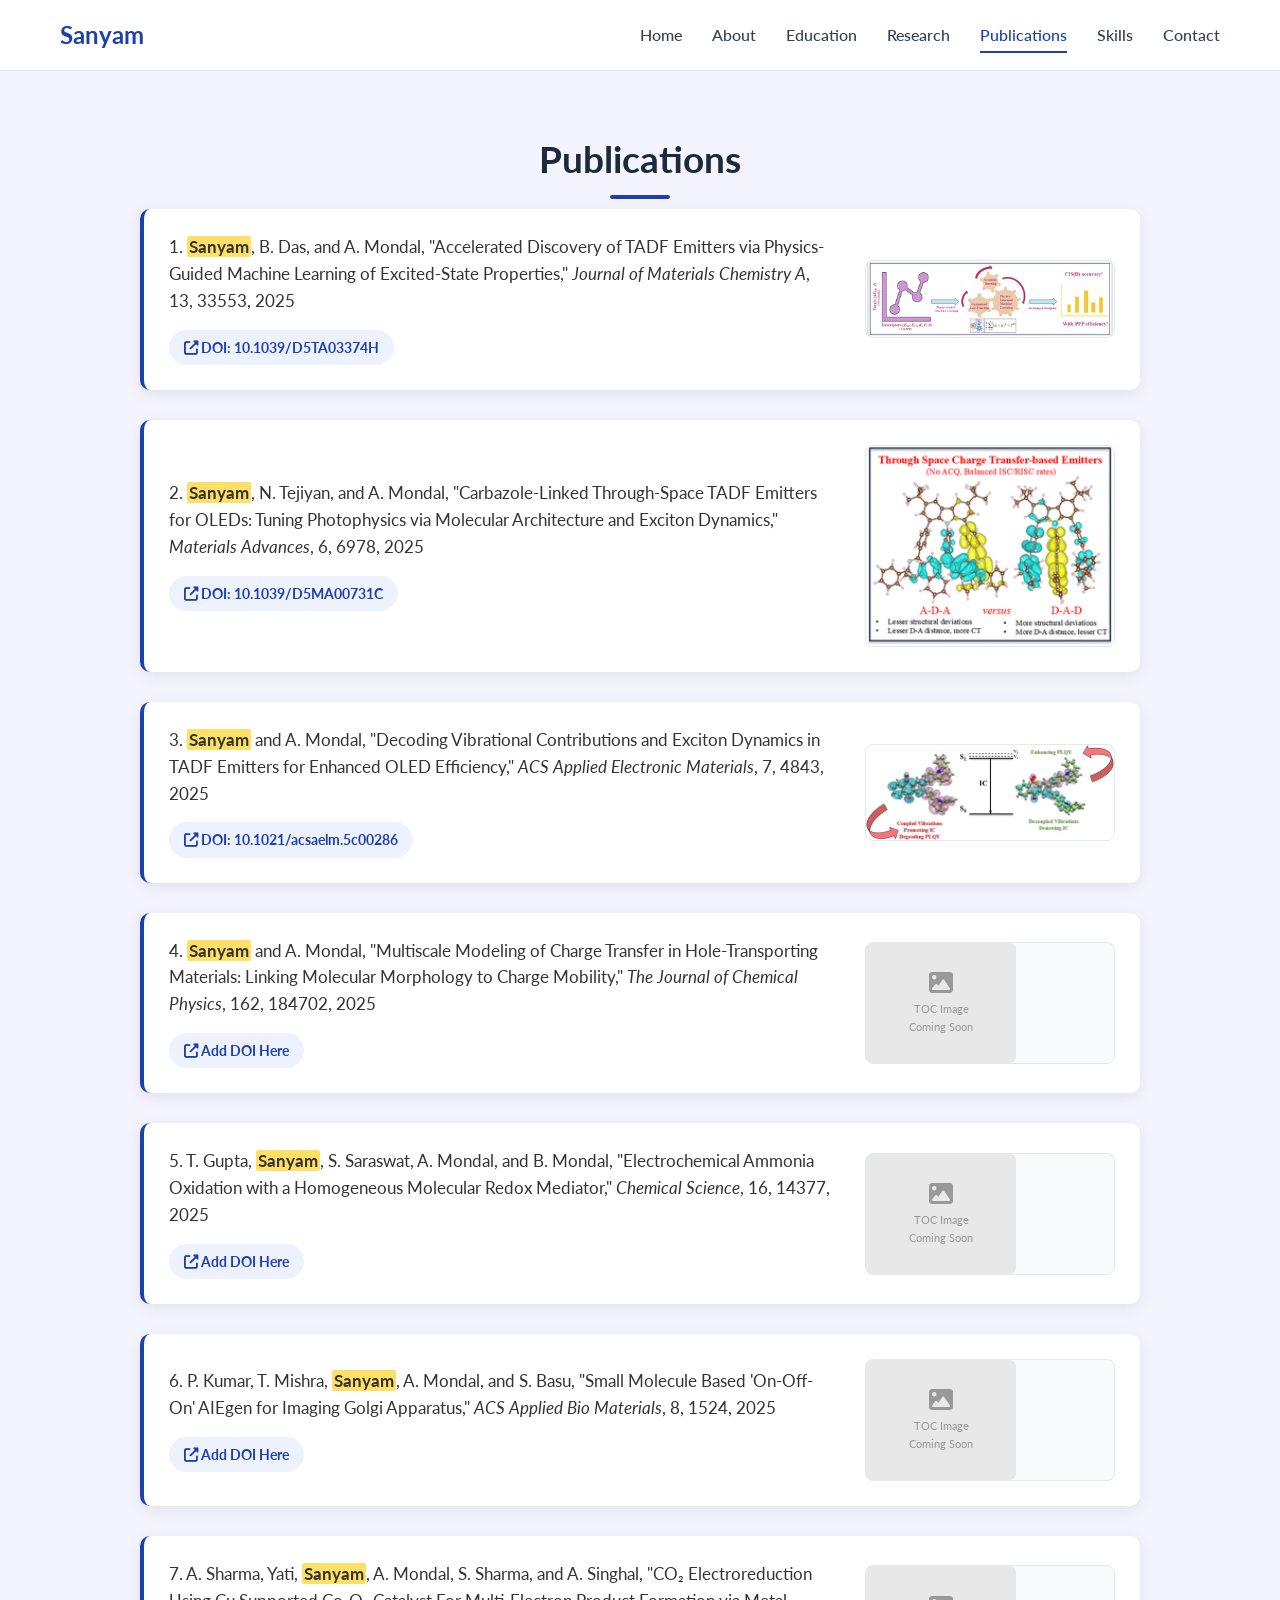
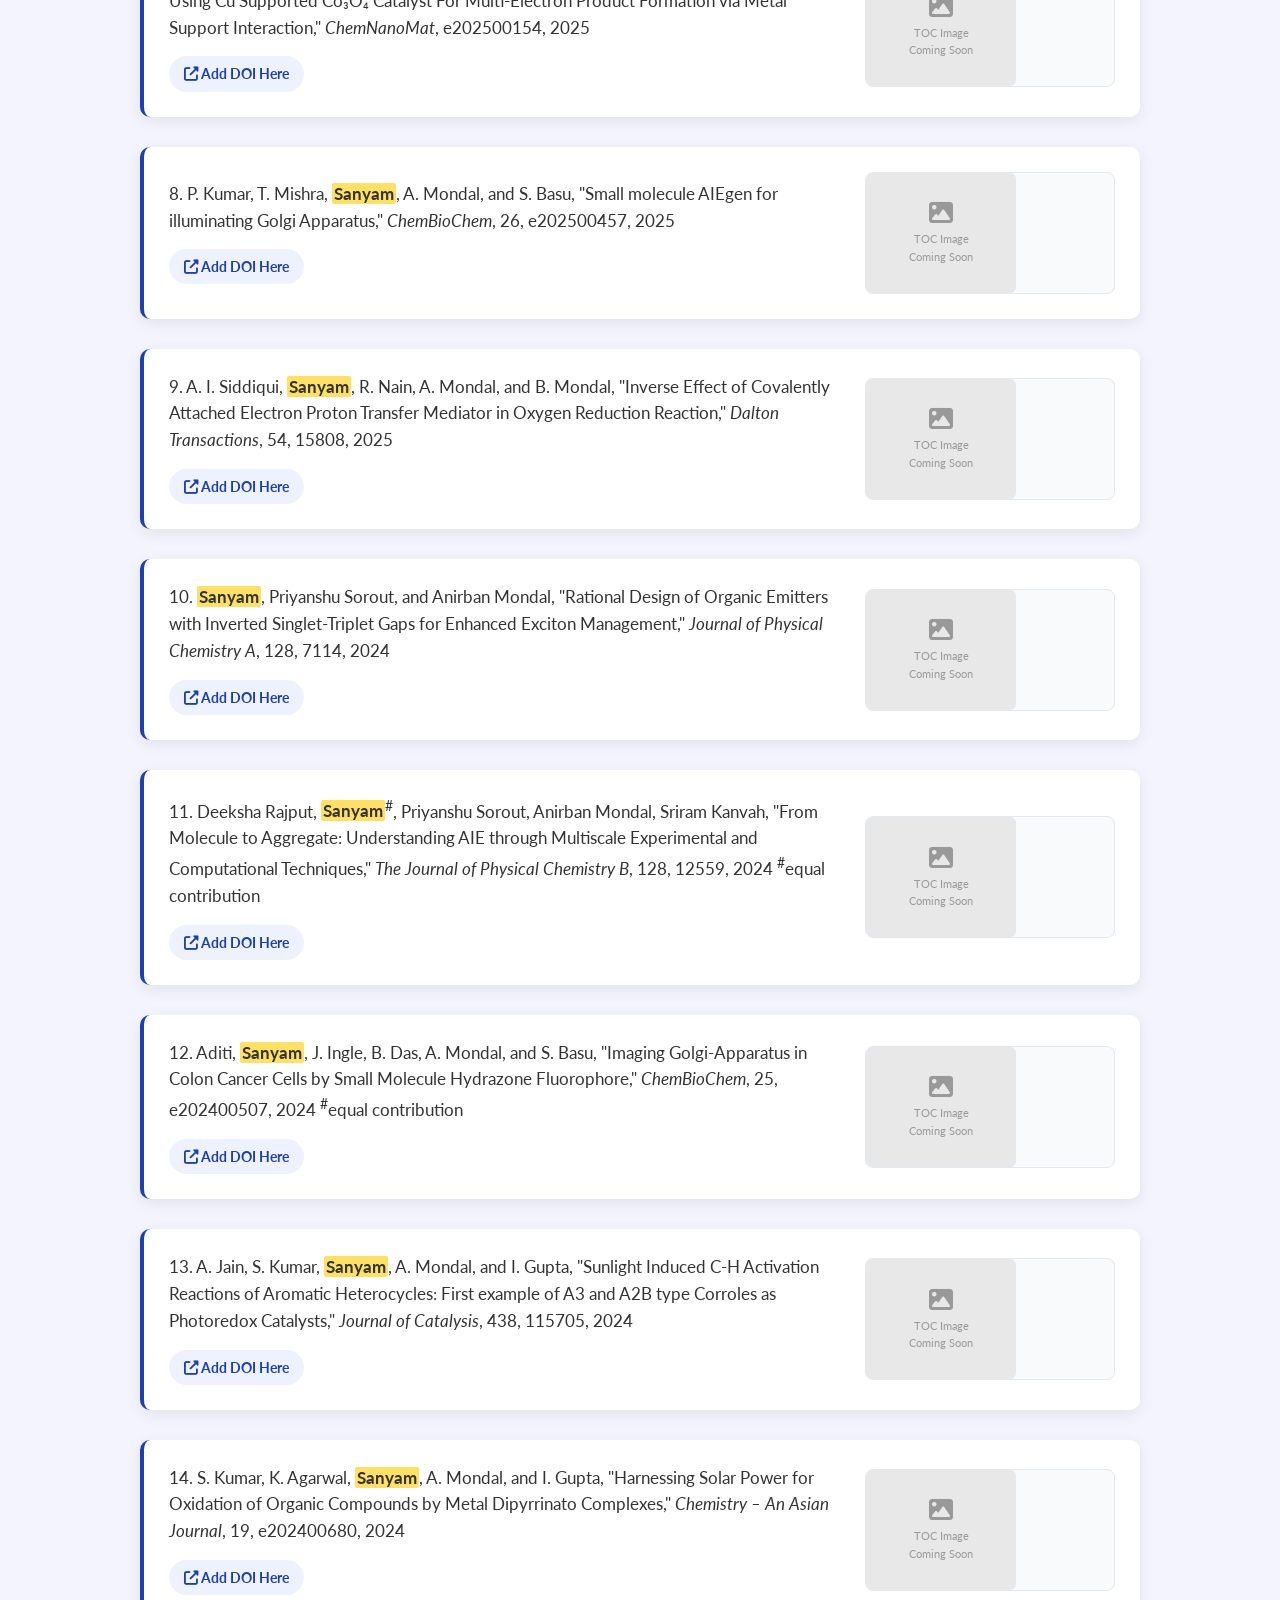
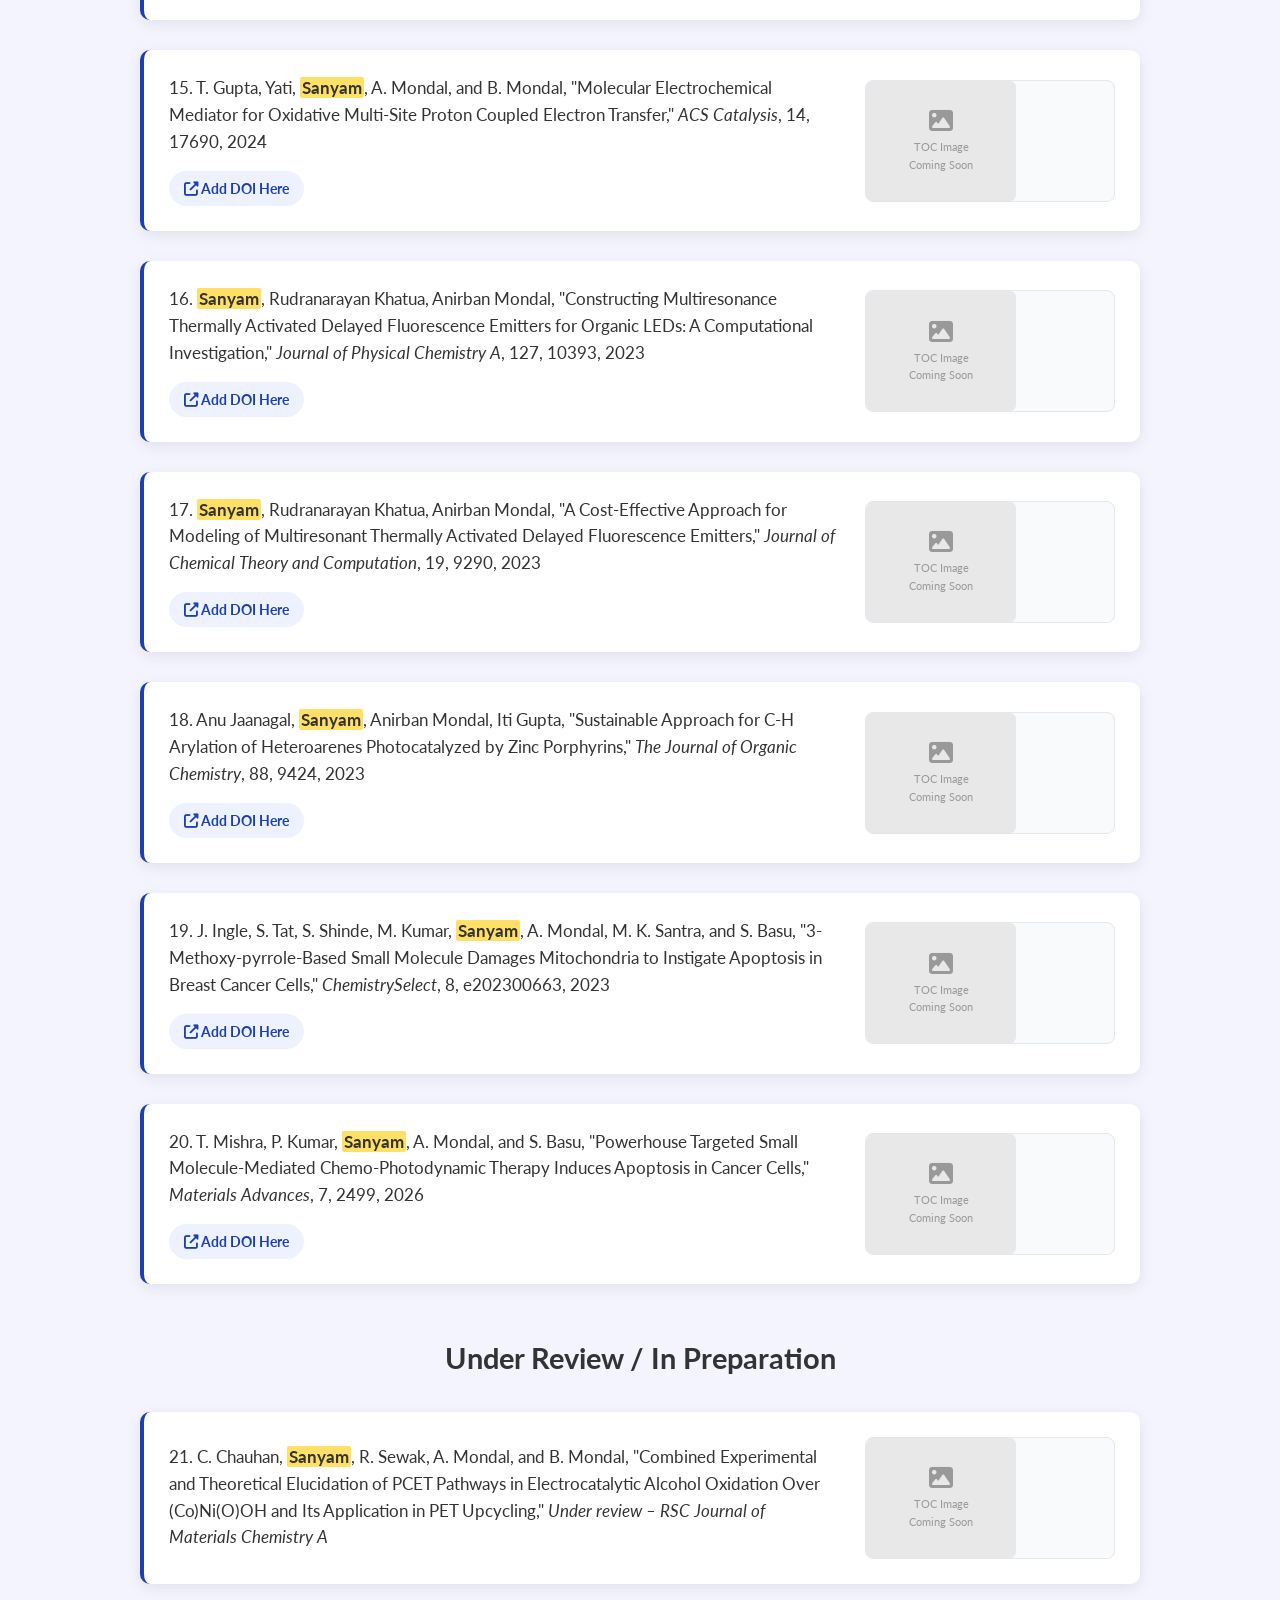
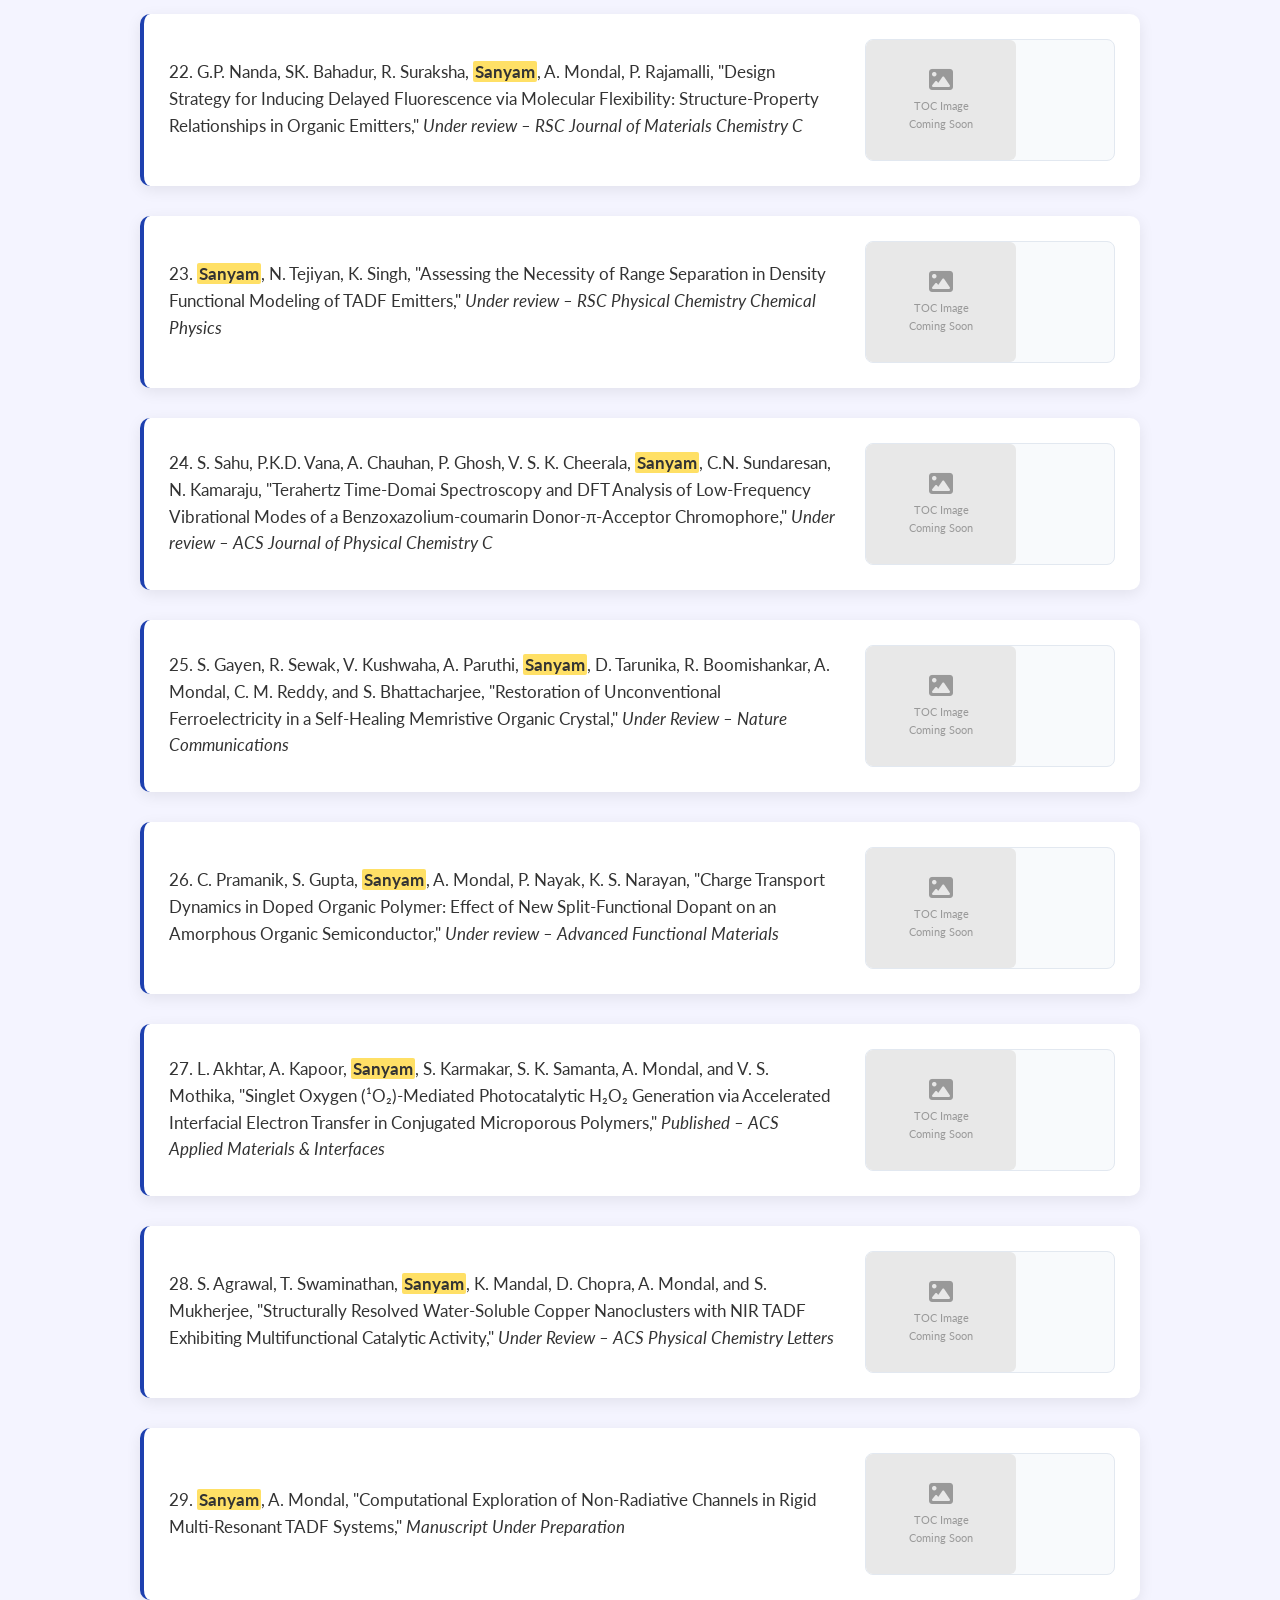
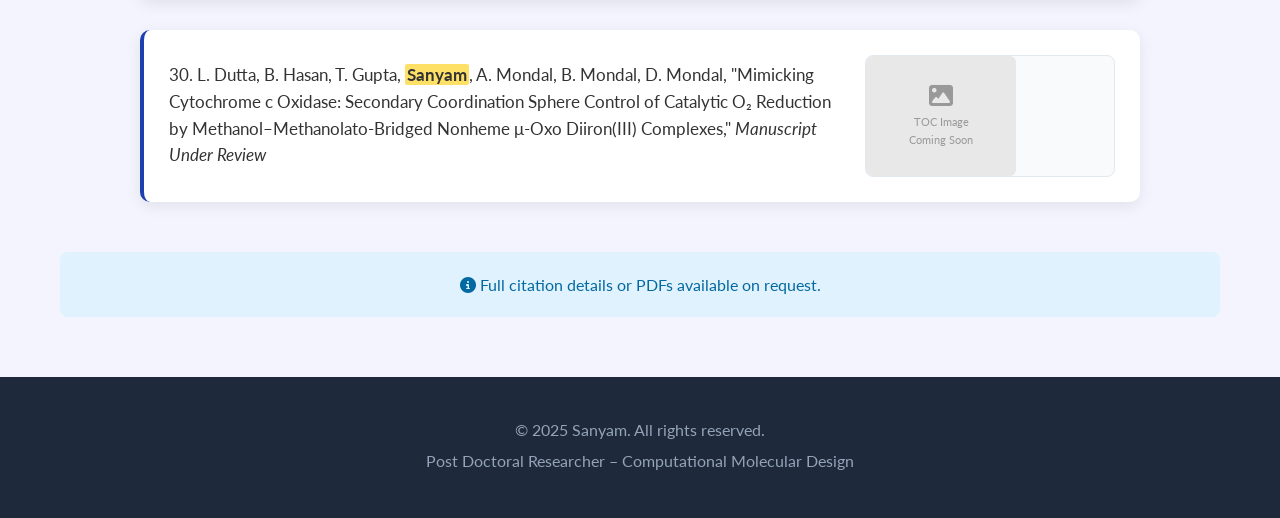
==== commit 2e1da867: "Update publication.html" ====
--- a/publication.html
+++ b/publication.html
@@ -456,7 +456,7 @@
                     <div class="pub-text">
                         <p>24. S. Sahu, P.K.D. Vana, A. Chauhan, P. Ghosh, V. S. K. Cheerala, 
                         <span class="author-highlight">Sanyam</span>, C.N. Sundaresan, N. Kamaraju, 
-                        "Terahertz Time-Domain Spectroscopy and DFT Analysis of Low-Frequency 
+                        "Terahertz Time-Domai Spectroscopy and DFT Analysis of Low-Frequency 
                         Vibrational Modes of a Benzoxazolium-coumarin Donor-&#x03C0;-Acceptor 
                         Chromophore," 
                         <em>Under review – ACS Journal of Physical Chemistry C</em></p>
